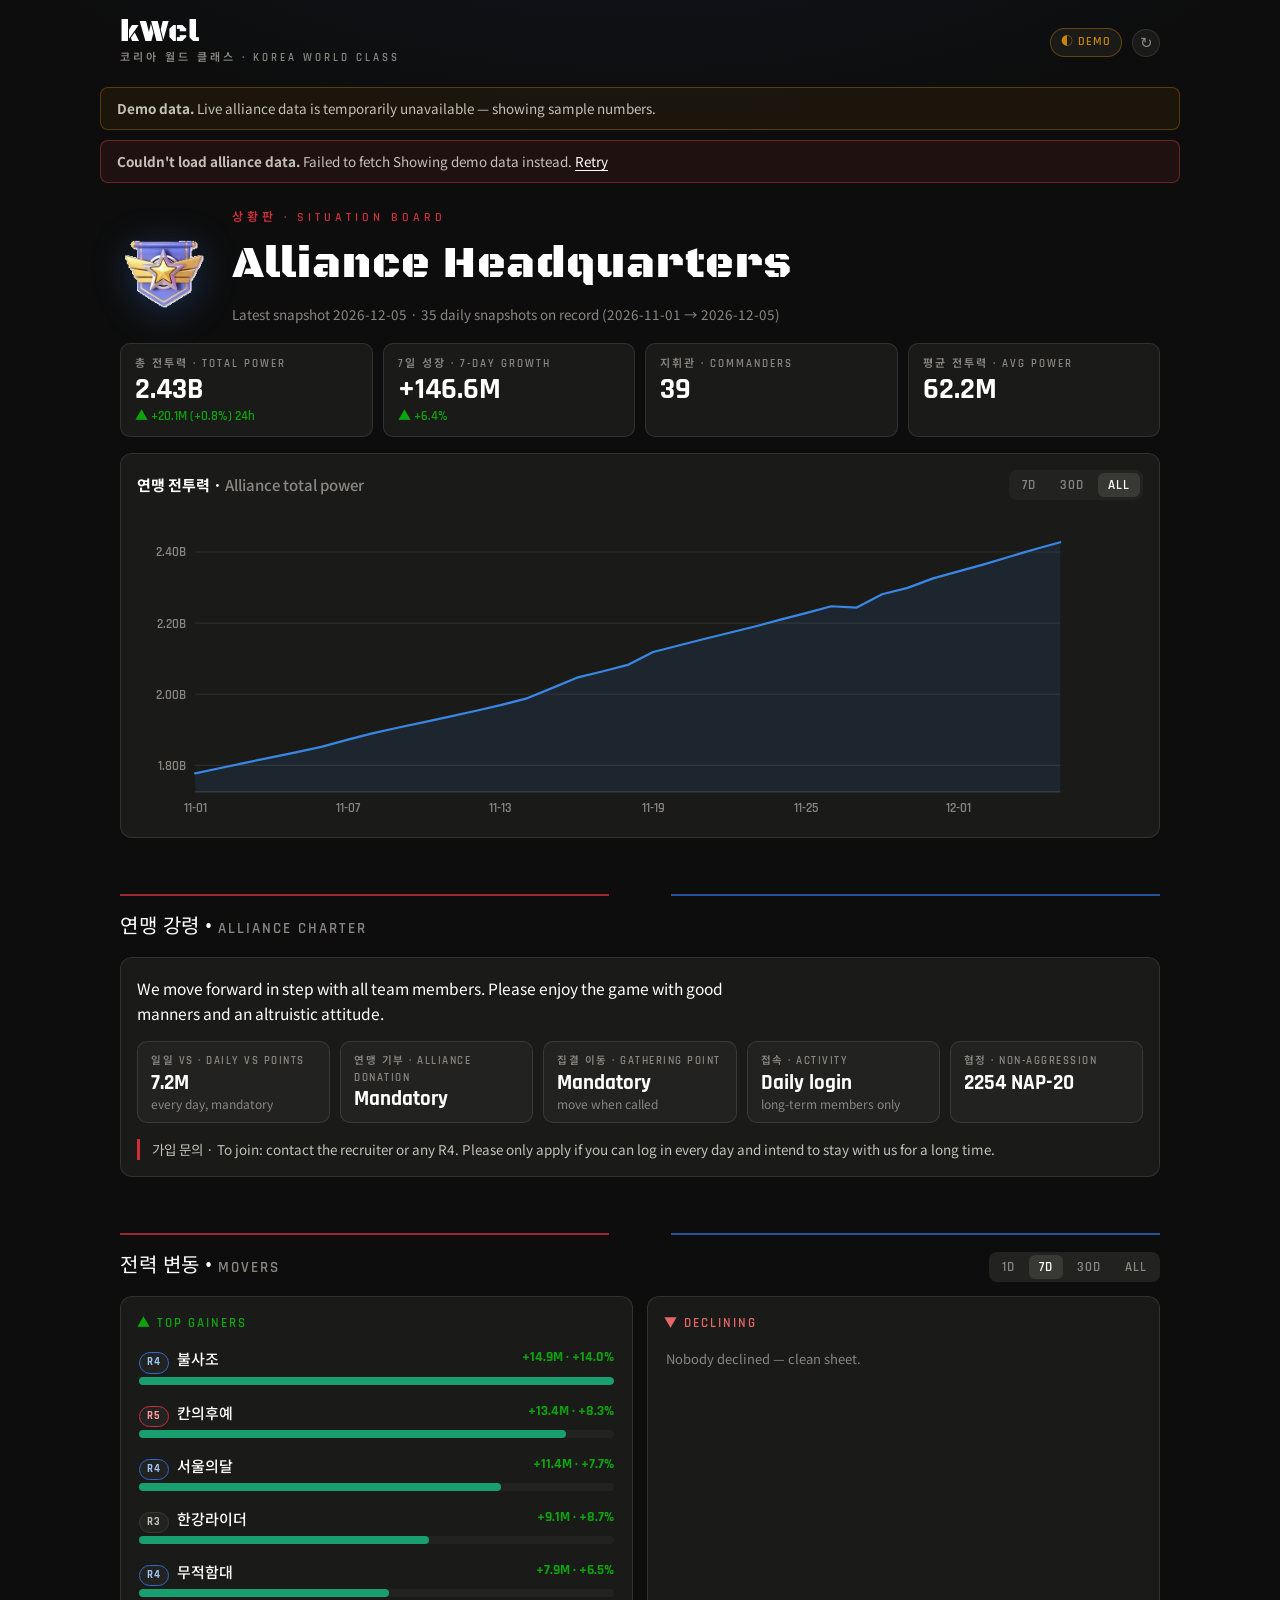
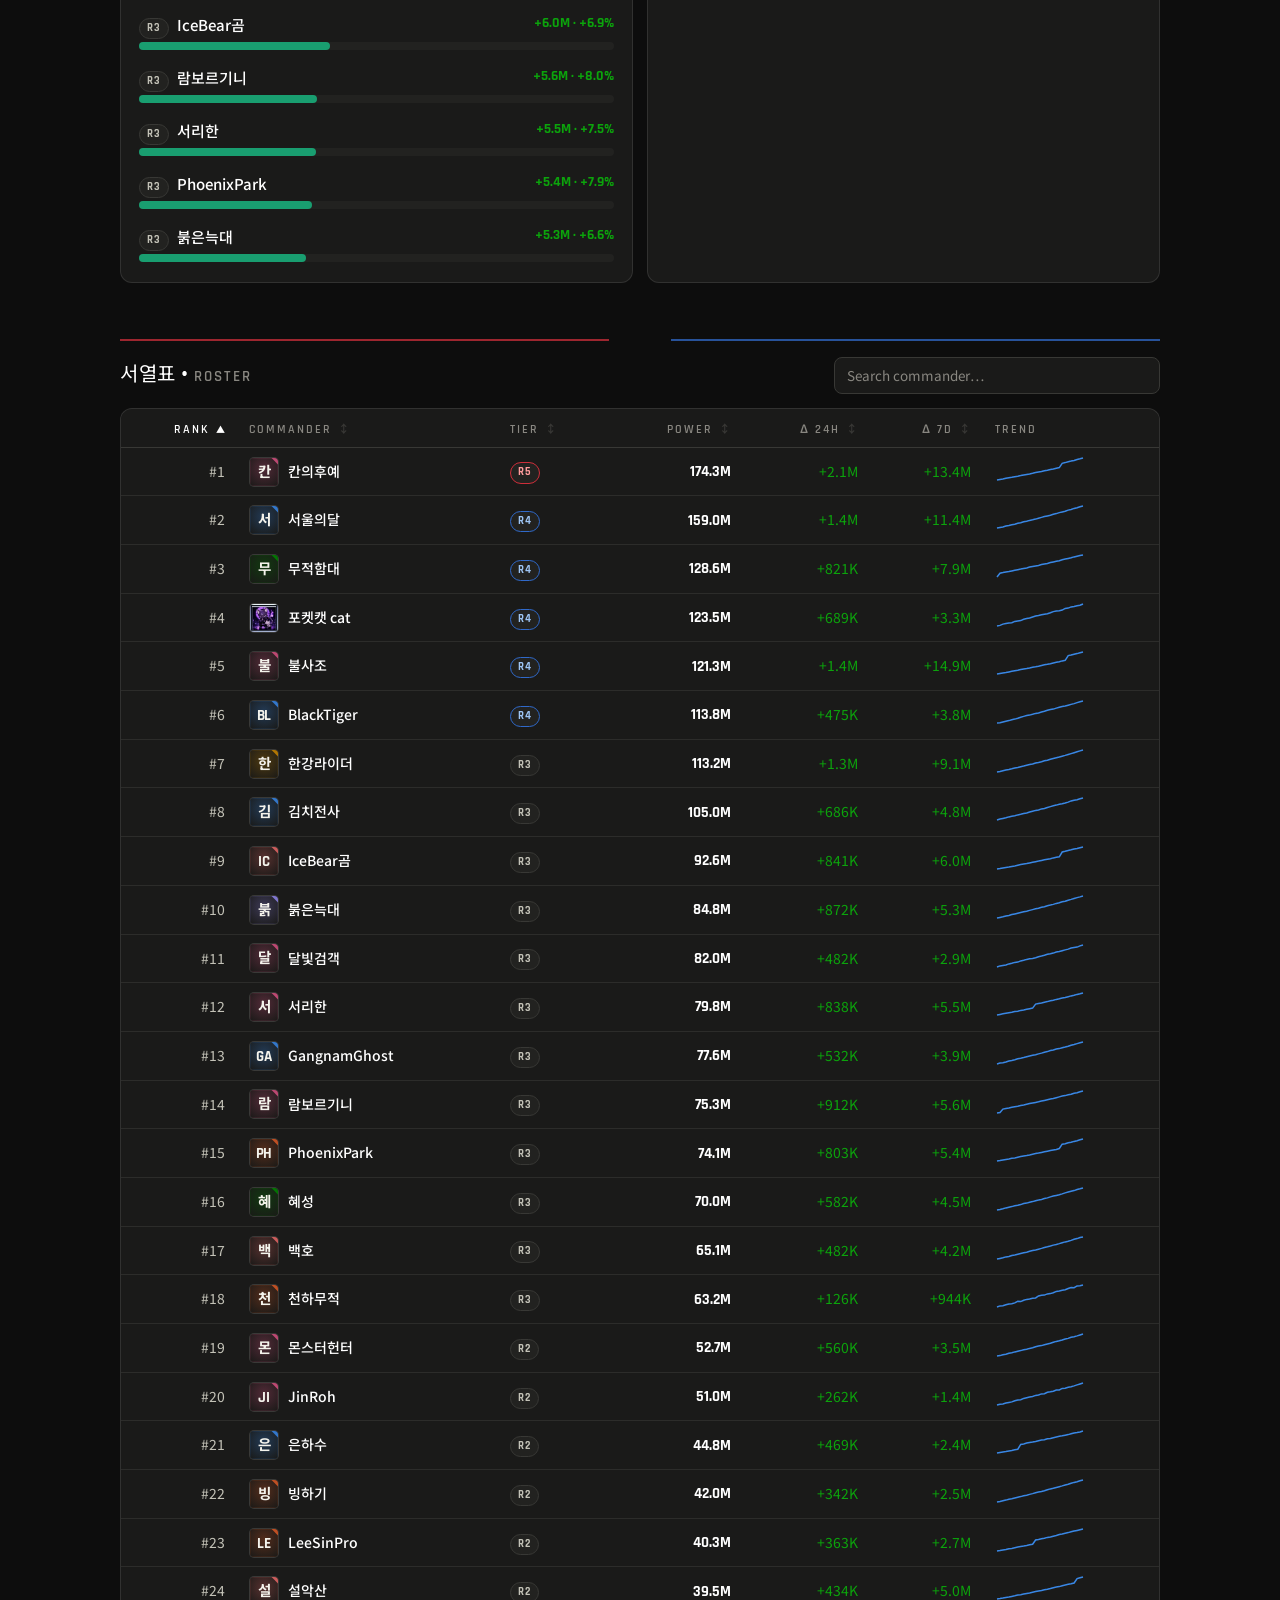
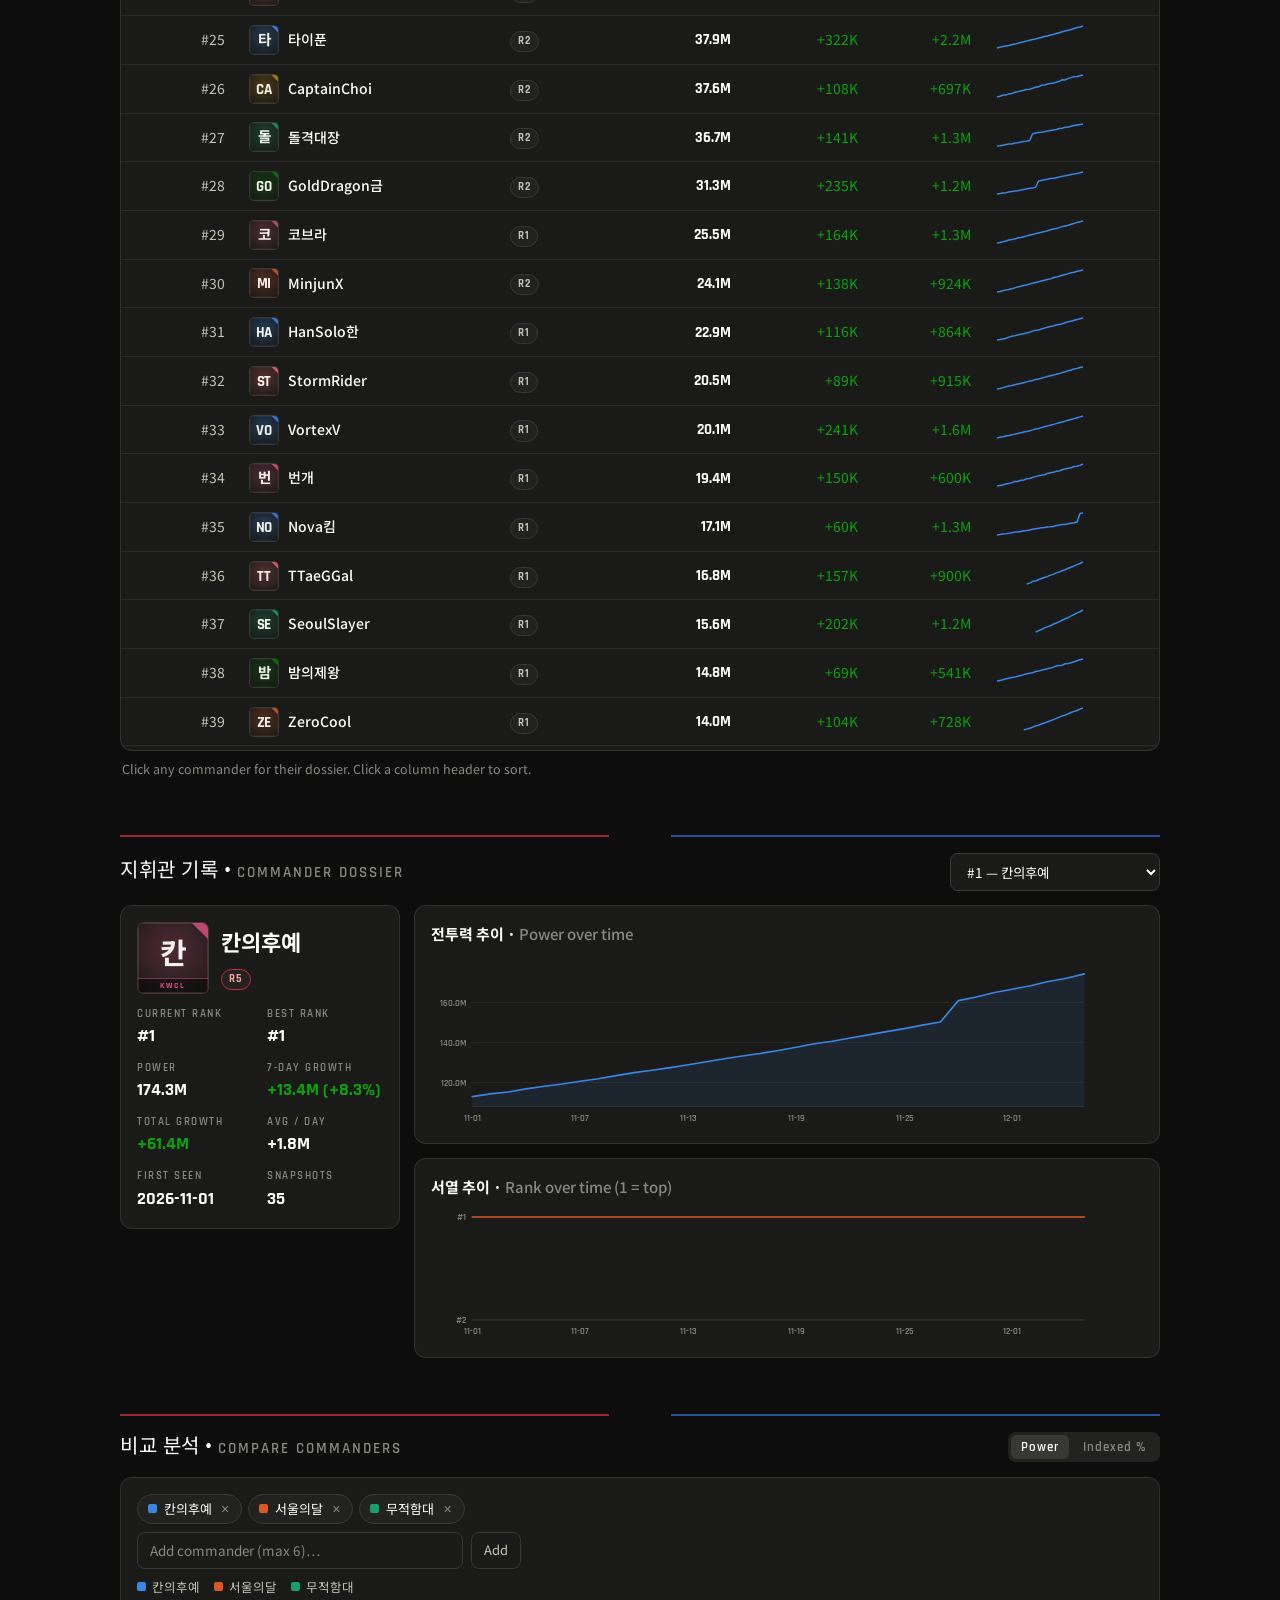
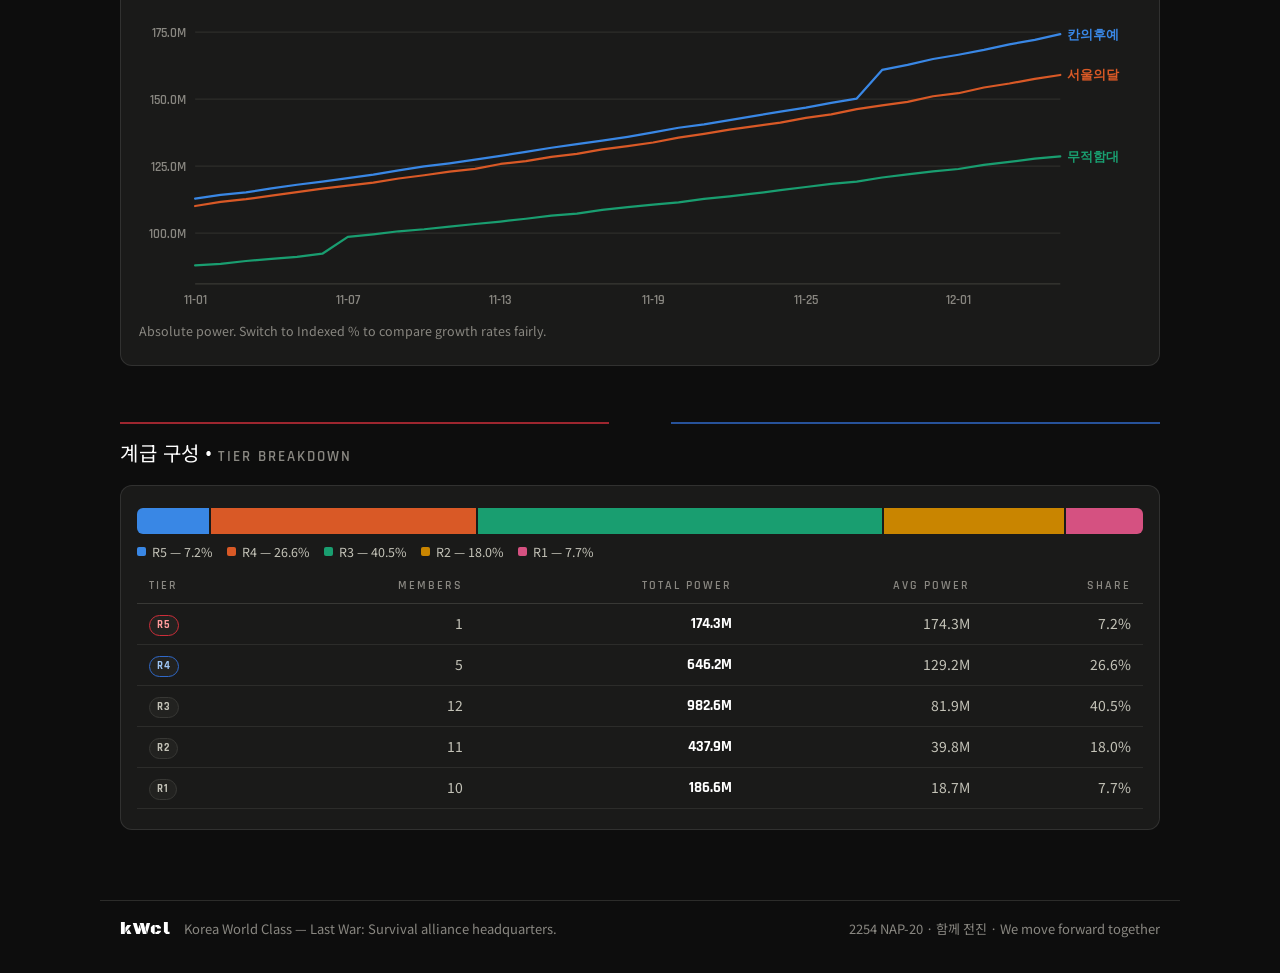
==== index.html @ ac580843 "Pin the current MVP beside the hall of fame rail, and enlarge it The current winner is now a sibling" ====
<!DOCTYPE html>
<html lang="en">
<head>
<meta charset="UTF-8">
<meta name="viewport" content="width=device-width, initial-scale=1.0">
<title>kWcl — Korea World Class · Alliance HQ</title>
<meta name="description" content="Headquarters of kWcl (Korea World Class), a Last War: Survival alliance. Member power tracking, growth trajectories and comparisons.">
<link rel="icon" id="favicon" href="assets/crest.png">
<link rel="preconnect" href="https://fonts.googleapis.com">
<link rel="preconnect" href="https://fonts.gstatic.com" crossorigin>
<link href="https://fonts.googleapis.com/css2?family=Black+Ops+One&family=Noto+Sans+KR:wght@400;500;700&family=Rajdhani:wght@500;600;700&display=swap" rel="stylesheet">
<link rel="stylesheet" href="styles.css">
</head>
<body>

<header class="topbar">
  <div class="brand">
    <span class="brand-mark" id="brandMark">kWcl</span>
    <span class="brand-sub" id="brandSub"></span>
  </div>
  <div class="topbar-right">
    <span class="data-pill" id="dataPill" title="Data status">…</span>
    <button class="refresh-btn" id="refreshBtn" type="button"
            title="Refresh data — re-reads every day from the sheet"
            aria-label="Refresh data">↻</button>
  </div>
</header>

<div class="banner hidden" id="demoBanner">
  <strong>Demo data.</strong> Live alliance data is temporarily unavailable — showing sample numbers.
</div>

<div class="banner banner-error hidden" id="errorBanner"></div>

<main id="app" aria-busy="true">

  <!-- HERO / SITUATION BOARD -->
  <section class="hero" id="hero">
    <div class="hero-head">
      <img class="crest hidden" id="crestImg" src="" alt="Alliance crest" width="92" height="87">
      <div>
        <p class="eyebrow" id="heroEyebrow">Situation board</p>
        <h1 class="hero-title" id="heroTitle">Alliance Headquarters</h1>
        <p class="hero-note" id="heroNote">Loading snapshots…</p>
      </div>
    </div>

    <div class="stat-row" id="heroStats"></div>

    <div class="panel">
      <div class="panel-head">
        <h2 id="allianceChartTitle">Alliance total power</h2>
        <div class="seg-tabs" id="allianceRange" role="tablist" aria-label="Time range"></div>
      </div>
      <div class="chart" id="allianceChart"></div>
    </div>
  </section>

  <!-- CHARTER (built from config; hidden when config.charter is null) -->
  <section class="section hidden" id="charter">
    <div class="section-head">
      <h2 class="section-title" id="charterTitle">Alliance charter</h2>
    </div>
    <div class="panel charter" id="charterBody"></div>
  </section>

  <!-- HALL OF FAME (from the Hall of Fame sheet; hidden when it has no rows) -->
  <section class="section hidden" id="hallOfFame">
    <div class="section-head">
      <h2 class="section-title" id="hofTitle">Hall of fame</h2>
      <div class="hof-nav hidden" id="hofNav">
        <button type="button" id="hofPrev" aria-label="Previous winners">‹</button>
        <button type="button" id="hofNext" aria-label="Later winners">›</button>
      </div>
    </div>
    <div class="hof-wrap">
      <div class="hof-featured" id="hofFeatured"></div>
      <div class="hof-track" id="hofTrack" tabindex="0" role="list" aria-label="Earlier MVPs"></div>
    </div>
  </section>

  <!-- MOVERS -->
  <section class="section" id="movers">
    <div class="section-head">
      <h2 class="section-title" id="moversTitle">Movers</h2>
      <div class="seg-tabs" id="moversRange" role="tablist" aria-label="Movers window"></div>
    </div>
    <div class="movers-grid">
      <div class="panel">
        <h3 class="panel-label up" id="gainersLabel">▲ Top gainers</h3>
        <div id="gainersList" class="bar-list"></div>
      </div>
      <div class="panel">
        <h3 class="panel-label down" id="losersLabel">▼ Declining</h3>
        <div id="losersList" class="bar-list"></div>
      </div>
    </div>
  </section>

  <!-- LEADERBOARD -->
  <section class="section" id="leaderboard">
    <div class="section-head">
      <h2 class="section-title" id="rosterTitle">Roster</h2>
      <input type="search" id="rosterSearch" class="search" placeholder="Search commander…" aria-label="Search commander">
    </div>
    <div class="table-wrap panel">
      <table class="roster" id="rosterTable">
        <thead>
          <tr>
            <th class="num" data-str="thRank" data-sort="rank" tabindex="0" aria-sort="ascending">Rank</th>
            <th data-str="thCommander" data-sort="commander" tabindex="0">Commander</th>
            <th data-str="thTier" data-sort="tier" tabindex="0">Tier</th>
            <th class="num" data-str="thPower" data-sort="power" tabindex="0">Power</th>
            <th class="num" data-str="th24h" data-sort="d1" tabindex="0">Δ 24h</th>
            <th class="num" data-str="th7d" data-sort="d7" tabindex="0">Δ 7d</th>
            <th data-str="thTrend">Trend</th>
          </tr>
        </thead>
        <tbody></tbody>
      </table>
    </div>
    <p class="hint" id="rosterHint">Click any commander for their dossier.</p>
  </section>

  <!-- COMMANDER DOSSIER -->
  <section class="section" id="dossier">
    <div class="section-head">
      <h2 class="section-title" id="dossierTitle">Commander dossier</h2>
      <select id="dossierSelect" class="select" aria-label="Choose commander"></select>
    </div>
    <div id="dossierBody"></div>
  </section>

  <!-- COMPARE -->
  <section class="section" id="compare">
    <div class="section-head">
      <h2 class="section-title" id="compareTitle">Compare commanders</h2>
      <div class="seg-tabs" id="compareMode" role="tablist" aria-label="Compare mode"></div>
    </div>
    <div class="panel">
      <div class="compare-picker">
        <div class="chips" id="compareChips"></div>
        <div class="picker-row">
          <input type="search" id="compareSearch" class="search" placeholder="Add commander (max 6)…" aria-label="Add commander to comparison" list="memberList">
          <datalist id="memberList"></datalist>
          <button class="btn-ghost" id="compareAdd">Add</button>
        </div>
      </div>
      <div class="legend" id="compareLegend"></div>
      <div class="chart" id="compareChart"></div>
      <p class="hint" id="compareHint"></p>
    </div>
  </section>

  <!-- TIERS -->
  <section class="section" id="tiers">
    <div class="section-head">
      <h2 class="section-title" id="tiersTitle">Tier breakdown</h2>
    </div>
    <div class="panel">
      <div class="tier-bar" id="tierBar" role="img" aria-label="Share of alliance power by tier"></div>
      <div class="legend" id="tierLegend"></div>
      <div class="table-wrap">
        <table class="roster tier-table" id="tierTable">
          <thead>
            <tr>
              <th data-str="thTier">Tier</th>
              <th class="num" data-str="thMembers">Members</th>
              <th class="num" data-str="thTotalPower">Total power</th>
              <th class="num" data-str="thAvgPower">Avg power</th>
              <th class="num" data-str="thShare">Share</th>
            </tr>
          </thead>
          <tbody></tbody>
        </table>
      </div>
    </div>
  </section>

</main>

<footer class="footer">
  <div>
    <span class="brand-mark small" id="footerBrand">kWcl</span>
    <span class="footer-sub" id="footerTagline"></span>
  </div>
  <div class="footer-links">
    <span id="footerMotto"></span>
  </div>
</footer>

<!-- SETTINGS DIALOG -->
<dialog id="settingsDialog" class="settings">
  <form method="dialog">
    <h2>Data source</h2>
    <p class="settings-note">
      Paste the Google Apps Script <strong>Web app URL</strong> (looks like
      <code>https://script.google.com/macros/s/…/exec</code>). It's saved in this
      browser only. Until then the page shows demo data.
    </p>
    <label class="field">
      <span>API URL</span>
      <input type="url" id="apiInput" placeholder="https://script.google.com/macros/s/DEPLOY_ID/exec" spellcheck="false">
    </label>
    <p class="settings-status" id="settingsStatus"></p>
    <div class="settings-actions">
      <button type="button" class="btn-primary" id="testSaveBtn">Test & save</button>
      <button type="button" class="btn-ghost" id="useDemoBtn">Use demo data</button>
      <button value="cancel" class="btn-ghost">Close</button>
    </div>
  </form>
</dialog>

<div class="chart-tip hidden" id="chartTip" role="status"></div>

<script src="config.js"></script>
<script src="app.js"></script>
</body>
</html>
---- styles.css ----
/* ============ kWcl HQ — war-room situation board ============ */
/* Dark-only by design: a command-center wall, not a document.  */

:root {
  color-scheme: dark;

  /* surfaces & ink (dataviz reference, dark mode) */
  --page:        #0d0d0d;
  --surface:     #1a1a19;
  --surface-2:   #222220;
  --ink:         #ffffff;
  --ink-2:       #c3c2b7;
  --ink-mute:    #898781;
  --grid:        #2c2c2a;
  --baseline:    #383835;
  --ring:        rgba(255,255,255,0.10);

  /* taegeuk brand chrome (never used as chart series) */
  --taegeuk-red:  #cd2e3a;
  --taegeuk-blue: #3069c9;

  /* validated dark categorical series */
  --s1: #3987e5; --s2: #d95926; --s3: #199e70; --s4: #c98500;
  --s5: #d55181; --s6: #008300; --s7: #9085e9; --s8: #e66767;

  /* status */
  --good:     #0ca30c;
  --critical: #d03b3b;

  --font-body: "Noto Sans KR", system-ui, -apple-system, "Segoe UI", sans-serif;
  --font-num:  "Rajdhani", "Noto Sans KR", system-ui, sans-serif;
  --font-stencil: "Black Ops One", "Noto Sans KR", system-ui, sans-serif;

  --maxw: 1080px;
}

* { box-sizing: border-box; }
html { scroll-behavior: smooth; }
@media (prefers-reduced-motion: reduce) {
  html { scroll-behavior: auto; }
  *, *::before, *::after { animation: none !important; transition: none !important; }
}

body {
  margin: 0;
  background:
    radial-gradient(1100px 500px at 50% -180px, rgba(48,105,201,0.10), transparent 65%),
    var(--page);
  color: var(--ink-2);
  font-family: var(--font-body);
  font-size: 15px;
  line-height: 1.55;
}

a { color: var(--ink-2); }
a:hover { color: var(--ink); }

:focus-visible {
  outline: 2px solid var(--taegeuk-blue);
  outline-offset: 2px;
  border-radius: 4px;
}

.hidden { display: none !important; }

/* ---------- topbar ---------- */
.topbar {
  display: flex; align-items: center; justify-content: space-between; gap: 12px;
  max-width: var(--maxw); margin: 0 auto; padding: 18px 20px 10px;
}
.brand { display: flex; flex-direction: column; gap: 2px; }
.brand-mark {
  font-family: var(--font-stencil);
  font-size: 30px; line-height: 1; color: var(--ink); letter-spacing: 1px;
}
.brand-mark.small { font-size: 18px; }
.brand-sub {
  font-family: var(--font-num); font-weight: 600; font-size: 11px;
  letter-spacing: 3px; color: var(--ink-mute); text-transform: uppercase;
}
.topbar-right { display: flex; align-items: center; gap: 10px; }

.data-pill {
  font-family: var(--font-num); font-weight: 600; font-size: 12px; letter-spacing: 1px;
  padding: 4px 10px; border-radius: 999px; border: 1px solid var(--ring);
  color: var(--ink-mute); background: var(--surface);
}
.data-pill.live  { color: var(--good);  border-color: rgba(12,163,12,0.4); }
.data-pill.demo  { color: var(--s4);    border-color: rgba(201,133,0,0.4); }

.refresh-btn {
  display: inline-flex; align-items: center; justify-content: center;
  width: 28px; height: 28px; padding: 0; font-size: 15px; line-height: 1;
  border-radius: 999px; border: 1px solid var(--ring);
  color: var(--ink-mute); background: var(--surface);
  cursor: pointer; transition: color .15s, border-color .15s;
}
.refresh-btn:hover  { color: var(--ink); border-color: var(--ink-mute); }
.refresh-btn:focus-visible { outline: 2px solid var(--s2); outline-offset: 2px; }
.refresh-btn.spinning { animation: refresh-spin .7s linear infinite; }
@keyframes refresh-spin { to { transform: rotate(360deg); } }

/* ---------- banners ---------- */
.banner {
  max-width: var(--maxw); margin: 10px auto 0; padding: 10px 16px;
  border: 1px solid rgba(201,133,0,0.35); border-radius: 8px;
  background: rgba(201,133,0,0.08); color: var(--ink-2); font-size: 13.5px;
}
.banner-error {
  border-color: rgba(208,59,59,0.45); background: rgba(208,59,59,0.10);
}
.link-btn {
  background: none; border: none; padding: 0; font: inherit; cursor: pointer;
  color: var(--ink); text-decoration: underline; text-underline-offset: 3px;
}

/* ---------- layout ---------- */
main { max-width: var(--maxw); margin: 0 auto; padding: 0 20px 40px; }

.section { margin-top: 56px; }

/* taegeuk split rule: red west, blue east, meeting at a center gap */
.section-head, .hero { position: relative; }
.section-head {
  display: flex; align-items: center; justify-content: space-between; gap: 14px;
  flex-wrap: wrap; padding-top: 18px; margin-bottom: 14px;
}
.section-head::before {
  content: ""; position: absolute; top: 0; left: 0; right: 0; height: 2px;
  background: linear-gradient(to right,
    var(--taegeuk-red) 0%, var(--taegeuk-red) 47%,
    transparent 47%, transparent 53%,
    var(--taegeuk-blue) 53%, var(--taegeuk-blue) 100%);
  opacity: 0.75;
}

.section-title {
  margin: 0; font-family: var(--font-stencil); font-weight: 400;
  font-size: 20px; color: var(--ink); letter-spacing: 0.5px;
}
.section-title span { font-family: var(--font-num); font-weight: 600; font-size: 15px; color: var(--ink-mute); letter-spacing: 2px; text-transform: uppercase; }

.hero-head { display: flex; align-items: center; gap: 20px; }
.crest {
  width: 92px; height: auto; flex: none; margin-top: 18px;
  image-rendering: -webkit-optimize-contrast;
  filter: drop-shadow(0 6px 18px rgba(48,105,201,0.35));
}
@media (max-width: 640px) { .crest { width: 68px; } .hero-head { gap: 14px; } }

.eyebrow {
  font-family: var(--font-num); font-weight: 600; font-size: 12px;
  letter-spacing: 4px; text-transform: uppercase; color: var(--taegeuk-red);
  margin: 26px 0 4px;
}
.hero-title {
  margin: 0 0 4px; font-family: var(--font-stencil); font-weight: 400;
  font-size: clamp(28px, 5vw, 44px); color: var(--ink); letter-spacing: 1px;
}
.hero-note { margin: 0 0 18px; color: var(--ink-mute); font-size: 13.5px; }

/* ---------- stat tiles ---------- */
.stat-row {
  display: grid; grid-template-columns: repeat(auto-fit, minmax(150px, 1fr));
  gap: 10px; margin-bottom: 16px;
}
.stat {
  background: var(--surface); border: 1px solid var(--ring); border-radius: 10px;
  padding: 12px 14px 10px;
}
.stat .label {
  font-family: var(--font-num); font-weight: 600; font-size: 11px;
  letter-spacing: 2px; text-transform: uppercase; color: var(--ink-mute);
}
.stat .value {
  font-family: var(--font-num); font-weight: 700; font-size: 30px; line-height: 1.1;
  color: var(--ink);
}
.stat .delta { font-family: var(--font-num); font-weight: 600; font-size: 13px; }
.delta.up   { color: var(--good); }
.delta.down { color: var(--s8); }
.delta.flat { color: var(--ink-mute); }

/* ---------- panels ---------- */
.panel {
  background: var(--surface); border: 1px solid var(--ring); border-radius: 12px;
  padding: 16px;
}
.panel-head {
  display: flex; align-items: center; justify-content: space-between; gap: 12px;
  flex-wrap: wrap; margin-bottom: 8px;
}
.panel-head h2 {
  margin: 0; font-size: 15px; font-weight: 700; color: var(--ink);
}
.panel-head h2 span { color: var(--ink-mute); font-weight: 500; }
.panel-label {
  margin: 0 0 10px; font-family: var(--font-num); font-weight: 600; font-size: 13px;
  letter-spacing: 2px; text-transform: uppercase; color: var(--ink-mute);
}
.panel-label.up   { color: var(--good); }
.panel-label.down { color: var(--s8); }

/* ---------- tabs / segmented ---------- */
.seg-tabs { display: flex; gap: 4px; background: var(--surface-2); border-radius: 8px; padding: 3px; }
.seg-tabs button {
  font-family: var(--font-num); font-weight: 600; font-size: 12.5px; letter-spacing: 1px;
  background: none; border: none; color: var(--ink-mute); padding: 4px 10px;
  border-radius: 6px; cursor: pointer;
}
.seg-tabs button:hover { color: var(--ink); }
.seg-tabs button[aria-selected="true"] { background: var(--baseline); color: var(--ink); }

/* ---------- charts ---------- */
.chart { position: relative; width: 100%; }
.chart svg { display: block; width: 100%; height: auto; }
.chart-empty {
  padding: 30px 10px; text-align: center; color: var(--ink-mute); font-size: 13.5px;
}

.chart-tip {
  position: fixed; z-index: 50; pointer-events: none;
  background: #262624; border: 1px solid var(--ring); border-radius: 8px;
  padding: 8px 10px; font-size: 12.5px; line-height: 1.5; color: var(--ink-2);
  box-shadow: 0 6px 20px rgba(0,0,0,0.5); max-width: 260px;
}
.chart-tip .tip-date { color: var(--ink); font-weight: 700; font-family: var(--font-num); letter-spacing: 1px; }
.chart-tip .tip-row { display: flex; align-items: center; gap: 6px; white-space: nowrap; }
.chart-tip .tip-row .val { margin-left: auto; padding-left: 12px; font-variant-numeric: tabular-nums; color: var(--ink); }
.swatch { width: 9px; height: 9px; border-radius: 2px; display: inline-block; flex: none; }

.legend { display: flex; flex-wrap: wrap; gap: 6px 14px; margin: 8px 0 4px; }
.legend .legend-item {
  display: inline-flex; align-items: center; gap: 6px; font-size: 12.5px; color: var(--ink-2);
}

/* ---------- charter ---------- */
.charter-lead {
  margin: 2px 0 16px; font-size: 15.5px; color: var(--ink);
  max-width: 640px; line-height: 1.6;
}
.charter-grid {
  display: grid; grid-template-columns: repeat(auto-fit, minmax(160px, 1fr));
  gap: 10px; margin-bottom: 16px;
}
.rule {
  background: var(--surface-2); border: 1px solid var(--ring); border-radius: 10px;
  padding: 11px 13px 9px;
}
.rule-label {
  font-family: var(--font-num); font-weight: 600; font-size: 10.5px;
  letter-spacing: 1.5px; text-transform: uppercase; color: var(--ink-mute);
}
.rule-value {
  font-family: var(--font-num); font-weight: 700; font-size: 21px; line-height: 1.2;
  color: var(--ink);
}
.rule-note { font-size: 12px; color: var(--ink-mute); }
.charter-join {
  margin: 0; font-size: 13.5px; color: var(--ink-2);
  border-left: 3px solid var(--taegeuk-red); padding-left: 12px;
}

/* ---------- hall of fame ---------- */
.hof-nav { display: flex; gap: 6px; }
.hof-nav button {
  width: 30px; height: 30px; padding: 0; line-height: 1; font-size: 17px;
  background: var(--surface); color: var(--ink-2); font-family: var(--font-num);
  border: 1px solid var(--baseline); border-radius: 7px; cursor: pointer;
}
.hof-nav button:hover:not(:disabled) { color: var(--ink); border-color: var(--ink-mute); }
.hof-nav button:disabled { opacity: 0.35; cursor: default; }

/* The current winner is a sibling of the rail, not a member of it, so older
   events scroll past without ever taking them off screen. */
.hof-wrap { display: flex; gap: 14px; align-items: stretch; }
.hof-featured { flex: 0 0 auto; }

/* No scroll-snap and no CSS scroll-behavior here on purpose: with only a
   couple of cards' worth of overflow, snapping leaves the arrows with nowhere
   legal to land, and the smooth behaviour is passed per-call from the arrow
   handlers instead. */
.hof-track {
  flex: 1 1 auto; min-width: 0;
  display: flex; gap: 12px; overflow-x: auto; padding: 2px 2px 10px;
  scrollbar-width: thin; scrollbar-color: var(--baseline) transparent;
}
.hof-track::-webkit-scrollbar { height: 8px; }
.hof-track::-webkit-scrollbar-thumb { background: var(--baseline); border-radius: 99px; }
.hof-card {
  position: relative; flex: 0 0 auto; width: 168px;
  display: flex; flex-direction: column; align-items: center; gap: 10px;
  padding: 16px 14px 14px; text-align: center;
  background: var(--surface); border: 1px solid var(--grid); border-radius: 12px;
}
.hof-card.clickable { cursor: pointer; }
.hof-card.clickable:hover { border-color: var(--ink-mute); }
.hof-card .avatar { width: 96px; height: 96px; border-radius: 10px; }

.hof-card.featured {
  width: 216px; height: 100%; padding: 20px 18px 18px; gap: 12px; justify-content: center;
  border-color: var(--taegeuk-red); background: var(--surface-2);
}
.hof-card.featured .avatar { width: 128px; height: 128px; border-radius: 12px; }
.hof-card.featured .hof-name { font-size: 19px; }
.hof-card.featured .hof-event { font-size: 11.5px; color: var(--ink-2); }

@media (max-width: 640px) {
  .hof-wrap { flex-direction: column; }
  .hof-card.featured { width: 100%; }
}
.hof-meta { display: flex; flex-direction: column; gap: 3px; min-width: 0; width: 100%; }
.hof-event {
  font-family: var(--font-num); font-weight: 700; font-size: 10.5px; letter-spacing: 2px;
  text-transform: uppercase; color: var(--ink-mute);
}
.hof-name { color: var(--ink); font-weight: 700; font-size: 15px; overflow-wrap: anywhere; }
.hof-week { font-family: var(--font-num); font-weight: 600; font-size: 12px; color: var(--ink-mute); }
.hof-flag {
  position: absolute; top: -1px; right: -1px; padding: 3px 8px;
  font-family: var(--font-num); font-weight: 700; font-size: 9.5px; letter-spacing: 1.5px;
  text-transform: uppercase; color: #fff; background: var(--taegeuk-red);
  border-radius: 0 11px 0 10px;
}

/* ---------- movers ---------- */
.movers-grid { display: grid; grid-template-columns: 1fr 1fr; gap: 14px; }
@media (max-width: 760px) { .movers-grid { grid-template-columns: 1fr; } }

.bar-list { display: flex; flex-direction: column; gap: 8px; }
.bar-row { display: grid; grid-template-columns: 1fr auto; gap: 3px 10px; cursor: pointer; border: none; background: none; padding: 4px 2px; border-radius: 6px; text-align: left; font: inherit; color: inherit; }
.bar-row:hover { background: var(--surface-2); }
.bar-row .who { display: flex; gap: 8px; align-items: baseline; min-width: 0; }
.bar-row .who .name { color: var(--ink); font-weight: 500; white-space: nowrap; overflow: hidden; text-overflow: ellipsis; }
.bar-row .who .tier-chip { flex: none; }
.bar-row .amt { font-family: var(--font-num); font-weight: 700; font-size: 14px; font-variant-numeric: tabular-nums; }
.bar-row .amt.up { color: var(--good); } .bar-row .amt.down { color: var(--s8); }
.bar-row .track { grid-column: 1 / -1; height: 8px; background: var(--surface-2); border-radius: 4px; overflow: hidden; }
.bar-row .fill { height: 100%; border-radius: 0 4px 4px 0; background: var(--s3); min-width: 2px; }
.bar-row .fill.down { background: var(--s8); }
.bar-list .empty { color: var(--ink-mute); font-size: 13px; padding: 6px 2px; }

/* ---------- roster table ---------- */
.table-wrap { overflow-x: auto; padding: 4px 0; }
.roster { width: 100%; border-collapse: collapse; font-size: 14px; }
.roster th, .roster td { padding: 8px 12px; text-align: left; white-space: nowrap; }
.roster thead th {
  font-family: var(--font-num); font-weight: 600; font-size: 11.5px; letter-spacing: 2px;
  text-transform: uppercase; color: var(--ink-mute);
  border-bottom: 1px solid var(--baseline); position: sticky; top: 0; background: var(--surface);
}
/* sortable headers — the arrow is a ::after so applyConfig's textContent
   rewrite of [data-str] labels can't wipe it */
#rosterTable th[data-sort] { cursor: pointer; user-select: none; }
#rosterTable th[data-sort]:hover { color: var(--ink-2); }
#rosterTable th[data-sort]::after { content: "↕"; margin-left: 6px; opacity: 0.28; letter-spacing: 0; }
#rosterTable th[data-sort]:hover::after { opacity: 0.6; }
#rosterTable th[aria-sort="ascending"] { color: var(--ink); }
#rosterTable th[aria-sort="ascending"]::after { content: "▲"; opacity: 1; font-size: 9px; }
#rosterTable th[aria-sort="descending"] { color: var(--ink); }
#rosterTable th[aria-sort="descending"]::after { content: "▼"; opacity: 1; font-size: 9px; }
#rosterTable th[data-sort]:focus-visible { outline: 2px solid var(--taegeuk-blue); outline-offset: -2px; }
.roster tbody tr { border-bottom: 1px solid var(--grid); cursor: pointer; }
.roster tbody tr:hover { background: var(--surface-2); }
.roster td.num, .roster th.num { text-align: right; font-variant-numeric: tabular-nums; }
.roster .name { color: var(--ink); font-weight: 500; }
.who-cell { display: flex; align-items: center; gap: 9px; }

/* ---------- avatars ---------- */
.avatar {
  display: block; flex: none; border-radius: 5px; object-fit: cover;
  border: 1px solid var(--ring); background: var(--surface-2);
}
.roster tbody tr:hover .avatar { border-color: var(--baseline); }
.dossier-id { display: flex; align-items: center; gap: 12px; }
.dossier-id .avatar { border-radius: 7px; }
.dossier-id .big-name { margin: 0 0 5px; }
.roster .power { font-family: var(--font-num); font-weight: 700; font-size: 15px; color: var(--ink); }
.tier-table tbody tr { cursor: default; }

.tier-chip {
  display: inline-block; font-family: var(--font-num); font-weight: 700; font-size: 11px;
  letter-spacing: 1px; padding: 1px 7px; border-radius: 999px;
  border: 1px solid var(--baseline); color: var(--ink-2); background: var(--surface-2);
}
.tier-chip.r5 { border-color: var(--taegeuk-red);  color: #ff9d9d; }
.tier-chip.r4 { border-color: var(--taegeuk-blue); color: #9ec5f4; }

.hint { color: var(--ink-mute); font-size: 12.5px; margin: 8px 2px; }

.search, .select {
  background: var(--surface); border: 1px solid var(--baseline); border-radius: 8px;
  color: var(--ink); font: inherit; font-size: 13.5px; padding: 7px 12px; min-width: 210px;
}
.search::placeholder { color: var(--ink-mute); }

/* ---------- dossier ---------- */
.dossier-grid { display: grid; grid-template-columns: 280px 1fr; gap: 14px; align-items: start; }
@media (max-width: 860px) { .dossier-grid { grid-template-columns: 1fr; } }
.dossier-card .big-name {
  font-size: 22px; font-weight: 700; color: var(--ink); margin: 2px 0 8px; line-height: 1.25;
  overflow-wrap: anywhere;
}
.dossier-facts { display: grid; grid-template-columns: 1fr 1fr; gap: 10px 14px; margin-top: 12px; }
.fact .label { font-family: var(--font-num); font-weight: 600; font-size: 10.5px; letter-spacing: 1.5px; text-transform: uppercase; color: var(--ink-mute); }
.fact .value { font-family: var(--font-num); font-weight: 700; font-size: 18px; color: var(--ink); }
.fact .value.delta-val.up { color: var(--good); }
.fact .value.delta-val.down { color: var(--s8); }
.dossier-charts { display: flex; flex-direction: column; gap: 14px; }

/* ---------- compare ---------- */
.compare-picker { margin-bottom: 8px; }
.picker-row { display: flex; gap: 8px; flex-wrap: wrap; }
.chips { display: flex; flex-wrap: wrap; gap: 6px; margin-bottom: 8px; }
.chip {
  display: inline-flex; align-items: center; gap: 7px; font-size: 13px; color: var(--ink);
  background: var(--surface-2); border: 1px solid var(--baseline); border-radius: 999px;
  padding: 4px 10px;
}
.chip button {
  background: none; border: none; color: var(--ink-mute); cursor: pointer; font-size: 14px;
  padding: 0 2px; line-height: 1;
}
.chip button:hover { color: var(--ink); }

/* ---------- tier bar ---------- */
.tier-bar { display: flex; gap: 2px; height: 26px; border-radius: 6px; overflow: hidden; margin: 6px 0 4px; }
.tier-bar .seg { min-width: 3px; }

/* ---------- buttons ---------- */
.btn-ghost {
  background: var(--surface); border: 1px solid var(--baseline); border-radius: 8px;
  color: var(--ink-2); font: inherit; font-size: 13px; padding: 6px 12px; cursor: pointer;
}
.btn-ghost:hover { color: var(--ink); border-color: var(--ink-mute); }
.btn-primary {
  background: var(--taegeuk-blue); border: 1px solid var(--taegeuk-blue); border-radius: 8px;
  color: #fff; font: inherit; font-size: 13.5px; font-weight: 500; padding: 7px 14px; cursor: pointer;
}
.btn-primary:hover { filter: brightness(1.12); }

/* ---------- footer ---------- */
.footer {
  max-width: var(--maxw); margin: 30px auto 0; padding: 18px 20px 34px;
  display: flex; align-items: center; justify-content: space-between; gap: 14px; flex-wrap: wrap;
  border-top: 1px solid var(--grid); color: var(--ink-mute); font-size: 13px;
}
.footer-sub { margin-left: 10px; }
.footer-links { display: flex; gap: 16px; align-items: center; }

/* ---------- settings dialog ---------- */
.settings {
  background: var(--surface); color: var(--ink-2); border: 1px solid var(--ring);
  border-radius: 14px; padding: 22px; max-width: 520px; width: calc(100vw - 40px);
}
.settings::backdrop { background: rgba(0,0,0,0.6); }
.settings h2 { margin: 0 0 8px; color: var(--ink); font-size: 18px; }
.settings-note { font-size: 13.5px; margin: 0 0 14px; }
.settings code { background: var(--surface-2); padding: 1px 5px; border-radius: 4px; font-size: 12px; overflow-wrap: anywhere; }
.field { display: block; margin-bottom: 12px; }
.field span { display: block; font-family: var(--font-num); font-weight: 600; font-size: 11px; letter-spacing: 2px; text-transform: uppercase; color: var(--ink-mute); margin-bottom: 5px; }
.field input {
  width: 100%; background: var(--page); border: 1px solid var(--baseline); border-radius: 8px;
  color: var(--ink); font: inherit; font-size: 13px; padding: 9px 12px;
}
.settings-status { min-height: 18px; font-size: 13px; margin: 0 0 12px; }
.settings-status.ok { color: var(--good); }
.settings-status.err { color: var(--s8); }
.settings-actions { display: flex; gap: 8px; flex-wrap: wrap; }

/* ---------- skeleton ---------- */
[aria-busy="true"] .panel { position: relative; }
.skeleton { height: 220px; border-radius: 8px; background: linear-gradient(100deg, var(--surface-2) 40%, #2a2a28 50%, var(--surface-2) 60%); background-size: 200% 100%; animation: shimmer 1.4s infinite; }
@keyframes shimmer { to { background-position: -200% 0; } }

@media (max-width: 640px) {
  .brand-sub { letter-spacing: 1.5px; }
  .stat .value { font-size: 24px; }
  .section { margin-top: 44px; }
}
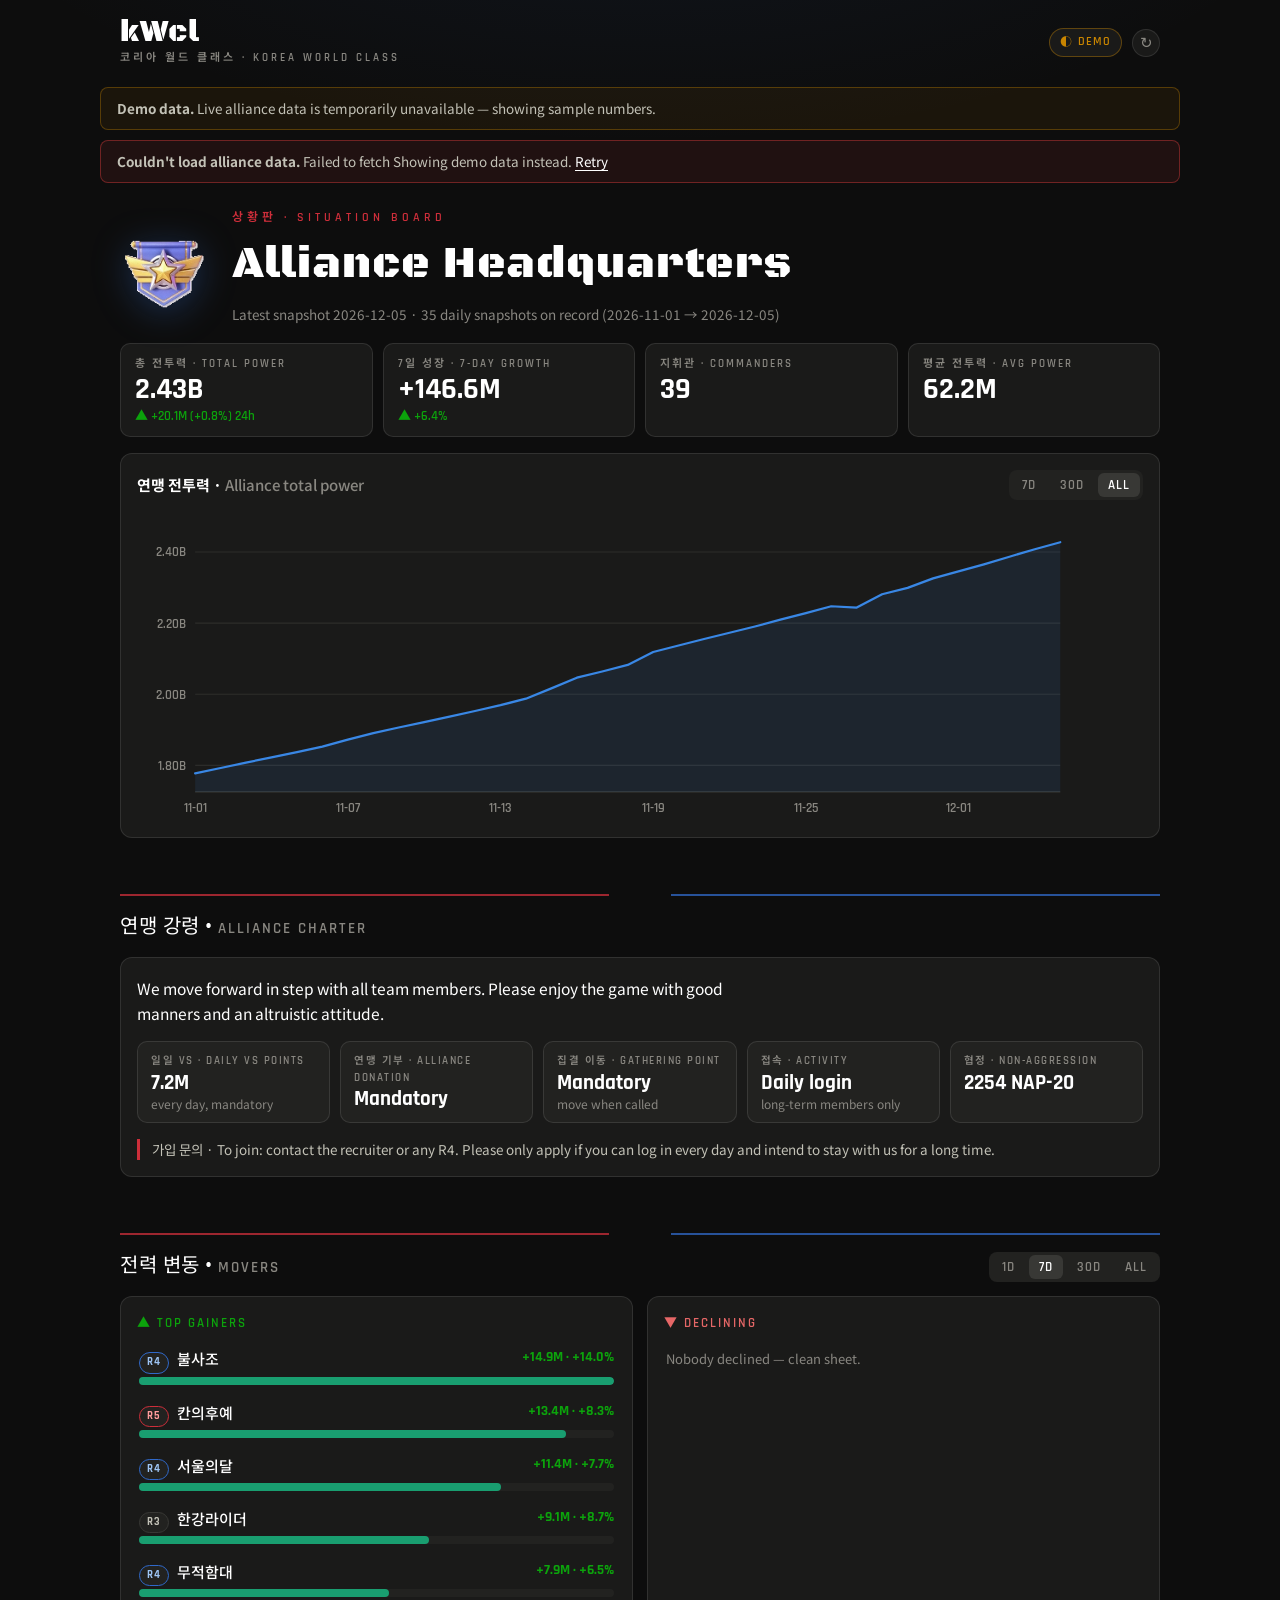
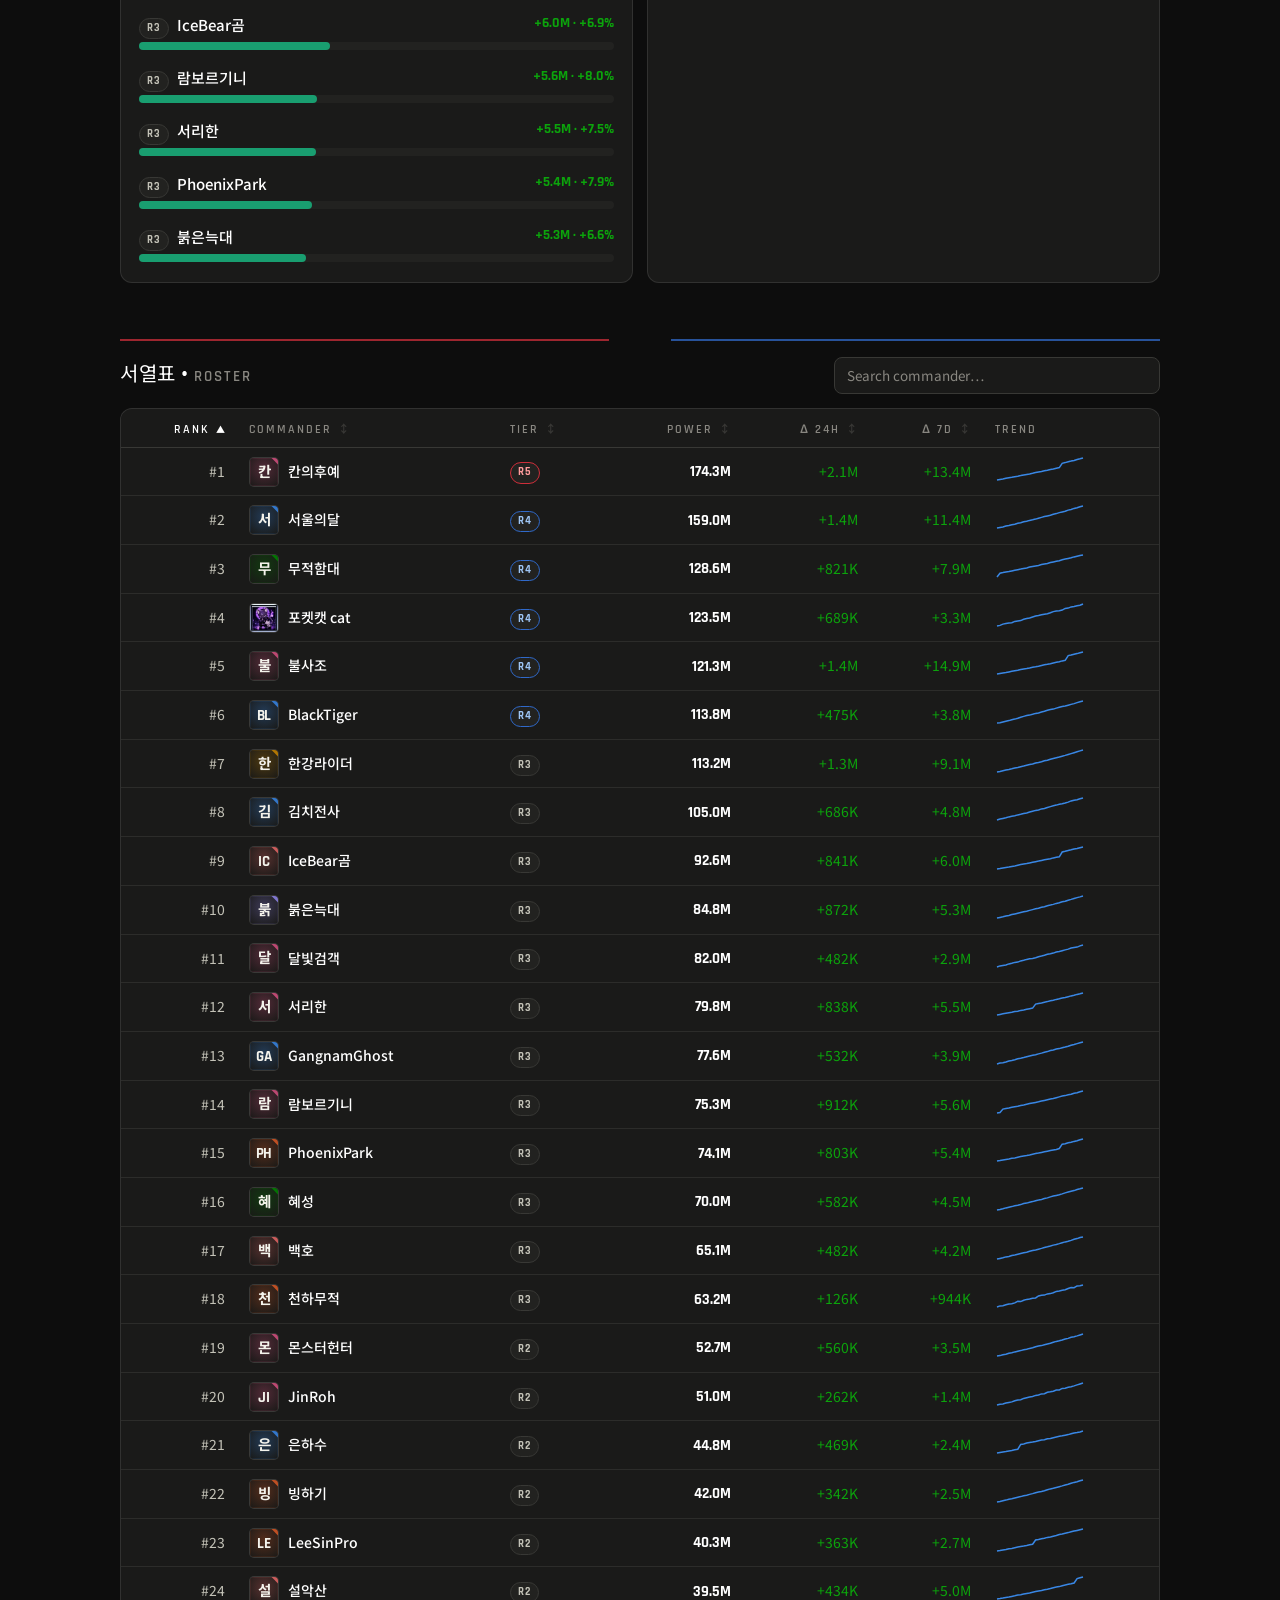
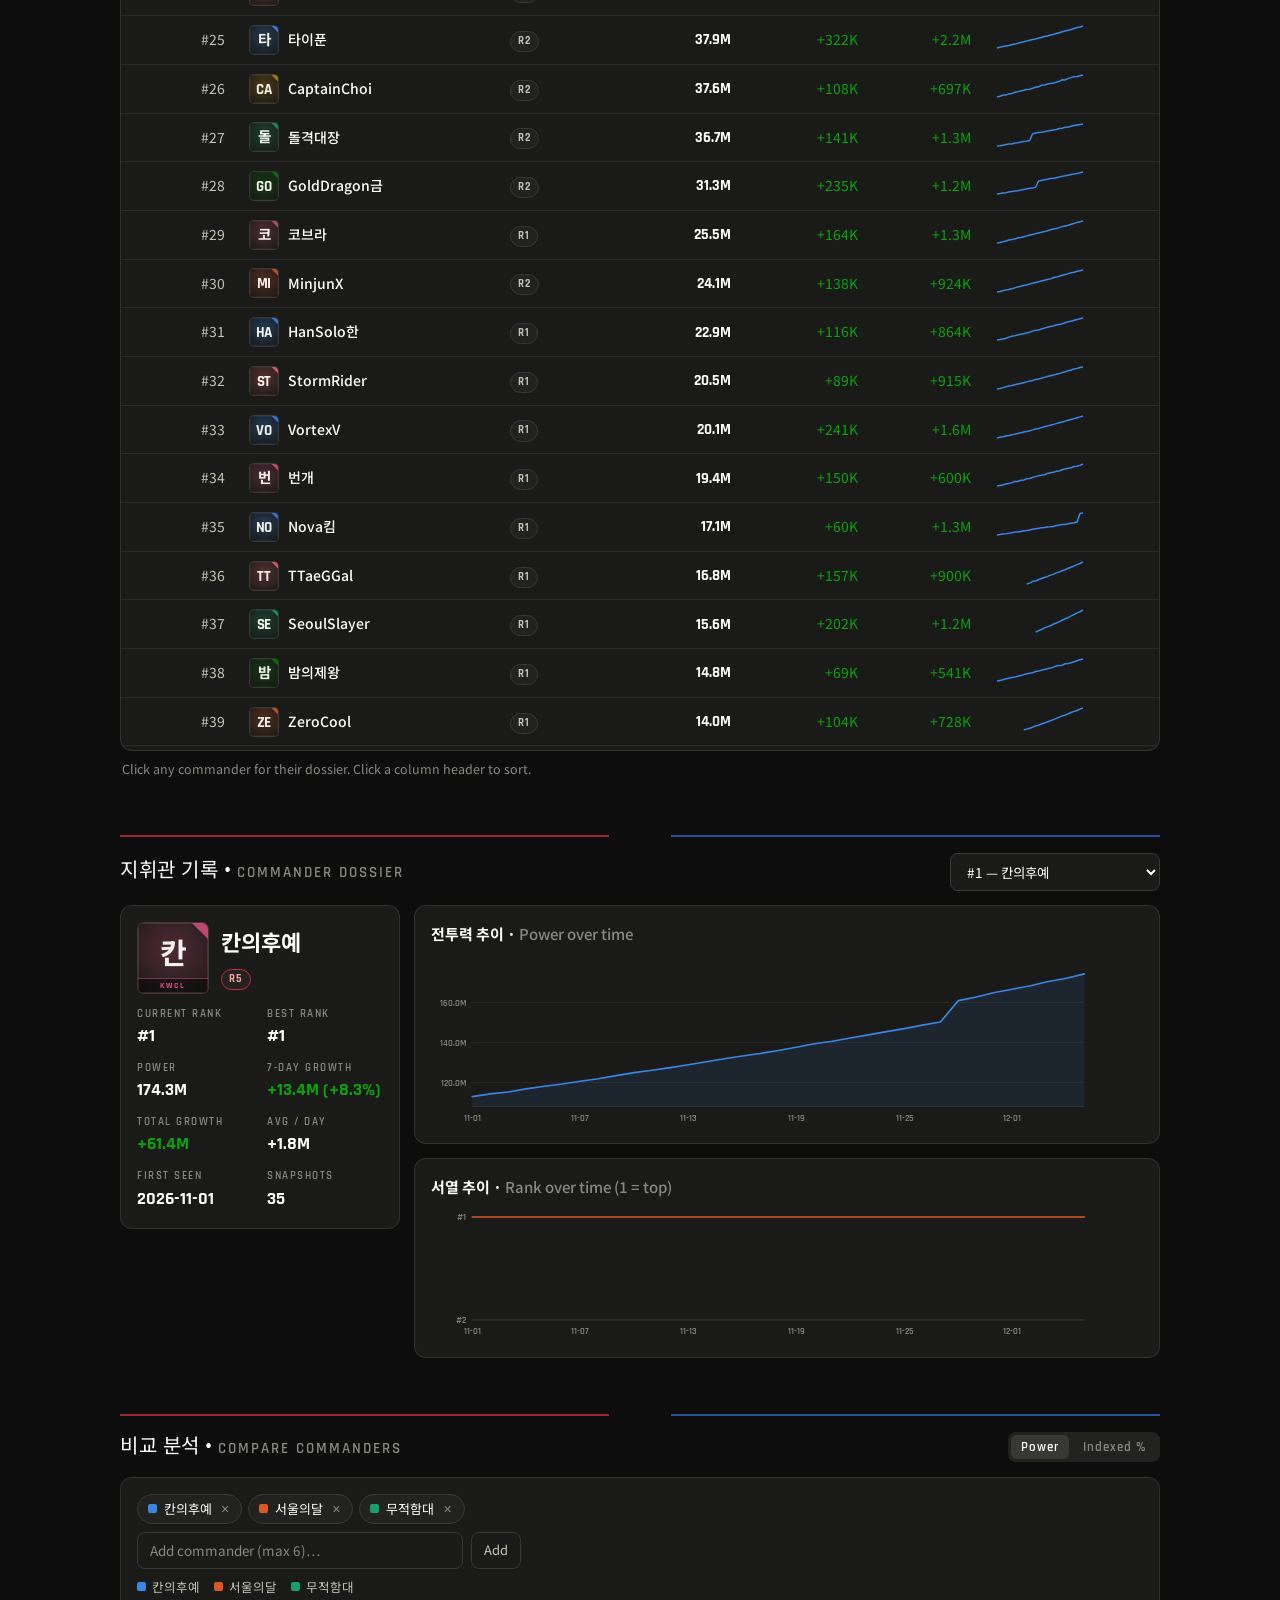
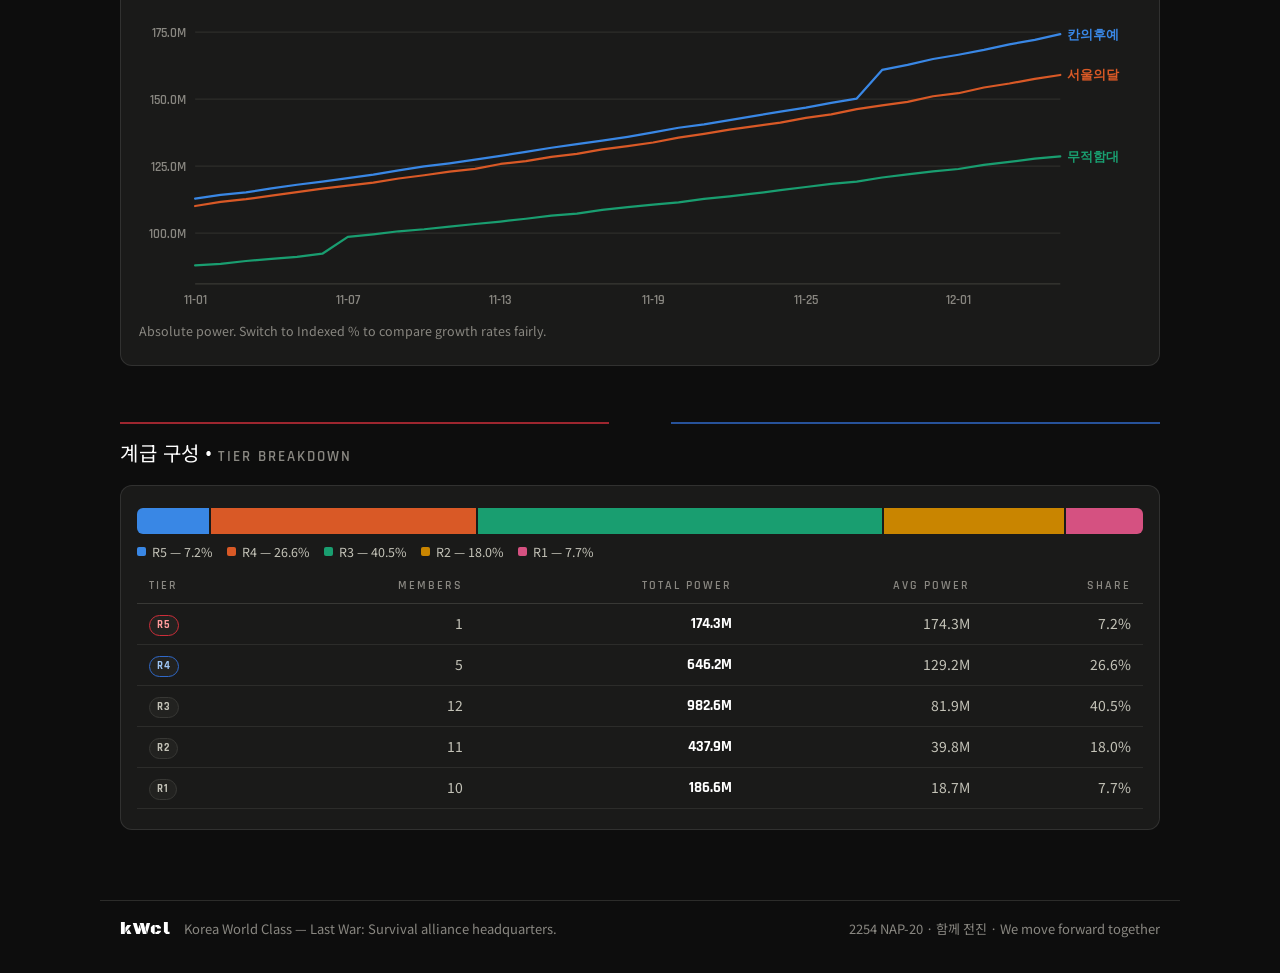
==== commit 1240fb14: "Add a treasure alert: one tap, ten-minute marker, notifies everyone A dig site is only worth announc" ====
--- a/index.html
+++ b/index.html
@@ -20,10 +20,35 @@
   </div>
   <div class="topbar-right">
     <span class="data-pill" id="dataPill" title="Data status">…</span>
+    <!-- Hidden until app.js confirms this browser can actually do push, so a
+         browser that can never subscribe never shows a control that cannot work. -->
+    <button class="bell-btn hidden" id="bellBtn" type="button"
+            aria-expanded="false" aria-controls="pushPanel"
+            title="Notifications" aria-label="Notifications">
+      <svg viewBox="0 0 24 24" width="15" height="15" aria-hidden="true" focusable="false">
+        <path d="M12 2.6a5.6 5.6 0 0 0-5.6 5.6v3.3L5 14.7h14l-1.4-3.2V8.2A5.6 5.6 0 0 0 12 2.6Z"
+              fill="none" stroke="currentColor" stroke-width="1.7" stroke-linejoin="round"/>
+        <path d="M10.1 17.4a1.9 1.9 0 0 0 3.8 0" fill="none" stroke="currentColor"
+              stroke-width="1.7" stroke-linecap="round"/>
+      </svg>
+    </button>
     <button class="refresh-btn" id="refreshBtn" type="button"
             title="Refresh data — re-reads every day from the sheet"
             aria-label="Refresh data">↻</button>
   </div>
+
+  <!-- Deliberately two steps: tapping the bell opens this, and only the button
+       inside it asks the browser for permission. A misfired prompt that gets
+       Blocked can never be re-asked, so the explanation comes first. -->
+  <div class="push-panel hidden" id="pushPanel" role="dialog" aria-modal="false"
+       aria-labelledby="pushPanelTitle">
+    <h3 class="push-panel-title" id="pushPanelTitle">Notifications</h3>
+    <p class="push-panel-body" id="pushPanelBody"></p>
+    <div class="push-panel-actions" id="pushPanelActions">
+      <button class="push-btn push-btn-go" id="pushEnable" type="button">Turn on</button>
+      <button class="push-btn" id="pushDismiss" type="button">Not now</button>
+    </div>
+  </div>
 </header>
 
 <div class="banner hidden" id="demoBanner">
@@ -31,6 +56,17 @@
 </div>
 
 <div class="banner banner-error hidden" id="errorBanner"></div>
+
+<!-- Treasure marker. Above <main> on purpose: it is time-critical and short
+     lived, so it must not be something you scroll to find. -->
+<div class="treasure hidden" id="treasureBar" role="status" aria-live="polite">
+  <span class="treasure-icon" id="treasureIcon">💰</span>
+  <span class="treasure-text">
+    <b id="treasureLabel">Treasure</b>
+    <span id="treasureNote"></span>
+  </span>
+  <span class="treasure-left" id="treasureLeft"></span>
+</div>
 
 <main id="app" aria-busy="true">
 
@@ -56,12 +92,31 @@
     </div>
   </section>
 
+  <!-- SHOUTOUTS (from the Shoutouts sheet; hidden when nothing is active) -->
+  <section class="section hidden" id="shoutouts">
+    <div class="section-head">
+      <h2 class="section-title" id="shoutoutsTitle">Shoutouts</h2>
+    </div>
+    <div class="callout-list" id="shoutoutList"></div>
+  </section>
+
   <!-- CHARTER (built from config; hidden when config.charter is null) -->
   <section class="section hidden" id="charter">
     <div class="section-head">
       <h2 class="section-title" id="charterTitle">Alliance charter</h2>
     </div>
     <div class="panel charter" id="charterBody"></div>
+  </section>
+
+  <!-- NEW ARRIVALS (auto-detected; hidden on any day nobody joined) -->
+  <section class="section hidden" id="newcomers">
+    <div class="section-head">
+      <h2 class="section-title" id="newcomersTitle">New arrivals</h2>
+    </div>
+    <div class="panel welcome">
+      <p class="welcome-note" id="welcomeNote"></p>
+      <div class="welcome-list" id="welcomeList"></div>
+    </div>
   </section>
 
   <!-- HALL OF FAME (from the Hall of Fame sheet; hidden when it has no rows) -->
--- a/styles.css
+++ b/styles.css
@@ -81,12 +81,15 @@
 .topbar-right { display: flex; align-items: center; gap: 10px; }
 
 .data-pill {
+  display: inline-flex; align-items: center; gap: 5px; white-space: nowrap;
   font-family: var(--font-num); font-weight: 600; font-size: 12px; letter-spacing: 1px;
   padding: 4px 10px; border-radius: 999px; border: 1px solid var(--ring);
   color: var(--ink-mute); background: var(--surface);
 }
+.data-pill-dot { line-height: 1; }
 .data-pill.live  { color: var(--good);  border-color: rgba(12,163,12,0.4); }
 .data-pill.demo  { color: var(--s4);    border-color: rgba(201,133,0,0.4); }
+.data-pill.cached { color: var(--ink-mute); border-color: var(--baseline); }
 
 .refresh-btn {
   display: inline-flex; align-items: center; justify-content: center;
@@ -259,6 +262,74 @@
 .charter-join {
   margin: 0; font-size: 13.5px; color: var(--ink-2);
   border-left: 3px solid var(--taegeuk-red); padding-left: 12px;
+}
+
+/* ---------- shoutouts / callouts ---------- */
+.callout-list { display: flex; flex-direction: column; gap: 10px; }
+.callout {
+  display: flex; align-items: flex-start; gap: 13px;
+  padding: 14px 16px; background: var(--surface); border: 1px solid var(--grid);
+  border-radius: 11px; border-left: 3px solid var(--taegeuk-blue);
+}
+.callout-announcement { border-left-color: var(--taegeuk-red); }
+.callout .avatar { width: 46px; height: 46px; border-radius: 9px; flex: none; }
+.callout-icon {
+  width: 46px; height: 46px; flex: none; border-radius: 9px;
+  display: grid; place-items: center;
+  background: var(--surface-2); border: 1px solid var(--grid);
+  font-family: var(--font-stencil); font-size: 22px; color: var(--taegeuk-red);
+}
+/* faces overlap slightly so a group of six still fits beside the text */
+.callout-faces { display: flex; flex: none; }
+.callout-faces > * { margin-left: -12px; border: 2px solid var(--surface); border-radius: 10px; }
+.callout-faces > *:first-child { margin-left: 0; }
+.callout-badge {
+  display: inline-flex; align-items: center; gap: 5px;
+  padding: 2px 9px 2px 6px; border-radius: 999px;
+  background: var(--surface-2); border: 1px solid var(--grid);
+  font-family: var(--font-num); font-weight: 600; font-size: 11.5px;
+  letter-spacing: 0.4px; color: var(--ink-2);
+}
+.callout-badge-icon { font-size: 13px; line-height: 1; }
+.callout-body { min-width: 0; flex: 1; }
+.callout-head { display: flex; align-items: baseline; gap: 9px; flex-wrap: wrap; margin-bottom: 5px; }
+.callout-flag {
+  font-family: var(--font-num); font-weight: 700; font-size: 9.5px; letter-spacing: 1.5px;
+  text-transform: uppercase; color: var(--taegeuk-blue);
+}
+.callout-announcement .callout-flag { color: var(--taegeuk-red); }
+.callout-name { color: var(--ink); font-weight: 700; font-size: 15.5px; overflow-wrap: anywhere; }
+.callout-msg {
+  margin: 0; color: var(--ink-2); font-size: 14.5px; line-height: 1.5;
+  white-space: pre-wrap; overflow-wrap: anywhere;
+}
+.callout-meta {
+  margin-top: 7px; font-family: var(--font-num); font-weight: 600;
+  font-size: 12px; color: var(--ink-mute);
+}
+
+/* ---------- new arrivals ---------- */
+.welcome-note { color: var(--ink-2); font-size: 14px; margin: 0 0 12px; }
+.welcome-list { display: flex; flex-wrap: wrap; gap: 10px; }
+.welcome-card {
+  position: relative; display: flex; align-items: center; gap: 11px;
+  padding: 11px 16px 11px 11px; min-width: 232px;
+  background: var(--surface-2); border: 1px solid var(--grid); border-radius: 11px;
+  border-left: 3px solid var(--taegeuk-blue);
+}
+.welcome-card.clickable { cursor: pointer; }
+.welcome-card.clickable:hover { border-color: var(--ink-mute); border-left-color: var(--taegeuk-blue); }
+.welcome-card .avatar { width: 64px; height: 64px; border-radius: 9px; }
+.welcome-meta { display: flex; flex-direction: column; gap: 5px; min-width: 0; }
+.welcome-name-row { display: flex; align-items: center; gap: 7px; flex-wrap: wrap; }
+.welcome-name { color: var(--ink); font-weight: 700; font-size: 15.5px; overflow-wrap: anywhere; }
+.welcome-stat {
+  font-family: var(--font-num); font-weight: 600; font-size: 13px; color: var(--ink-mute);
+}
+.welcome-flag {
+  position: absolute; top: 8px; right: 10px;
+  font-family: var(--font-num); font-weight: 700; font-size: 9.5px; letter-spacing: 1.5px;
+  text-transform: uppercase; color: var(--taegeuk-blue);
 }
 
 /* ---------- hall of fame ---------- */
@@ -463,6 +534,49 @@
   width: 100%; background: var(--page); border: 1px solid var(--baseline); border-radius: 8px;
   color: var(--ink); font: inherit; font-size: 13px; padding: 9px 12px;
 }
+/* textarea and select share the input's look so the admin form reads as one
+   control set rather than three different widgets */
+.field textarea, .field select {
+  width: 100%; background: var(--page); border: 1px solid var(--baseline); border-radius: 8px;
+  color: var(--ink); font: inherit; font-size: 13px; padding: 9px 12px;
+}
+.field textarea { resize: vertical; min-height: 84px; line-height: 1.5; }
+.field span em { font-style: normal; text-transform: none; letter-spacing: 0; opacity: 0.7; }
+/* .field input is width:100%, which would push the Add button onto its own
+   row. Scoped to .field so the site's own compare picker is unaffected. */
+.field .picker-row input { flex: 1 1 220px; width: auto; }
+.field .picker-row { align-items: center; }
+.field .hint { margin-left: 0; }
+/* visible, clickable roster — no typing needed to see who is available */
+.roster-grid {
+  display: grid; grid-template-columns: repeat(auto-fill, minmax(84px, 1fr));
+  gap: 8px; margin-top: 10px; max-height: 300px; overflow-y: auto;
+  padding: 10px; background: var(--page); border: 1px solid var(--grid); border-radius: 10px;
+}
+.roster-pick {
+  display: flex; flex-direction: column; align-items: center; gap: 6px;
+  padding: 8px 4px; background: transparent; border: 1px solid transparent;
+  border-radius: 9px; cursor: pointer; color: var(--ink-2); font: inherit;
+}
+.roster-pick:hover { background: var(--surface-2); border-color: var(--baseline); }
+.roster-pick .avatar, .roster-pick .callout-icon {
+  width: 44px; height: 44px; border-radius: 9px; flex: none; font-size: 17px;
+}
+.roster-pick-name {
+  font-size: 11px; line-height: 1.25; text-align: center; overflow-wrap: anywhere;
+  display: -webkit-box; -webkit-line-clamp: 2; -webkit-box-orient: vertical; overflow: hidden;
+}
+.roster-pick.picked {
+  background: rgba(48,105,201,0.16); border-color: var(--taegeuk-blue); color: var(--ink);
+}
+.roster-pick.picked .avatar, .roster-pick.picked .callout-icon {
+  outline: 2px solid var(--taegeuk-blue); outline-offset: 1px;
+}
+.admin-row { display: flex; gap: 12px; flex-wrap: wrap; }
+.admin-row .field { flex: 1 1 200px; }
+.callout-actions { flex: none; display: flex; align-items: center; }
+.callout-actions .btn-ghost { font-size: 12px; padding: 6px 10px; }
+
 .settings-status { min-height: 18px; font-size: 13px; margin: 0 0 12px; }
 .settings-status.ok { color: var(--good); }
 .settings-status.err { color: var(--s8); }
@@ -477,4 +591,117 @@
   .brand-sub { letter-spacing: 1.5px; }
   .stat .value { font-size: 24px; }
   .section { margin-top: 44px; }
-}
+
+  /* Collapse the status pill to a 28px circle so it matches the bell and
+     refresh buttons beside it — at phone widths the label wrapped to a second
+     line and the pill towered over them. The dot still carries the state
+     (green/amber/grey); the word lives in the title + aria-label. */
+  .data-pill {
+    width: 28px; height: 28px; padding: 0; gap: 0;
+    justify-content: center; font-size: 13px;
+  }
+  .data-pill-text { display: none; }
+}
+
+/* ---------- notifications bell ---------- */
+/* Sits in the topbar rather than the Shoutouts section head: that section is
+   hidden whenever nothing is active, which is exactly when someone would want
+   to subscribe. */
+
+.bell-btn {
+  display: inline-flex; align-items: center; justify-content: center;
+  width: 28px; height: 28px; padding: 0;
+  border-radius: 999px; border: 1px solid var(--ring);
+  color: var(--ink-mute); background: var(--surface);
+  cursor: pointer; transition: color .15s, border-color .15s;
+}
+.bell-btn:hover { color: var(--ink); border-color: var(--ink-mute); }
+.bell-btn[aria-expanded="true"] { color: var(--ink); border-color: var(--ink-mute); }
+
+/* Subscribed reads as state, not decoration — same green the LIVE pill uses. */
+.bell-btn.on { color: var(--good); border-color: rgba(12,163,12,0.45); }
+.bell-btn.blocked { color: var(--critical); border-color: rgba(208,59,59,0.4); }
+
+.topbar { position: relative; }
+
+.push-panel {
+  position: absolute; top: 100%; right: 20px; z-index: 30;
+  width: min(310px, calc(100vw - 40px));
+  background: var(--surface-2);
+  border: 1px solid var(--baseline);
+  border-top: 2px solid var(--taegeuk-blue);
+  padding: 14px 16px 15px;
+  box-shadow: 0 10px 28px rgba(0,0,0,0.45);
+}
+.push-panel-title {
+  margin: 0 0 6px; font-family: var(--font-num); font-weight: 700;
+  font-size: 12px; letter-spacing: 2px; text-transform: uppercase; color: var(--ink);
+}
+.push-panel-body { margin: 0 0 12px; font-size: 13px; line-height: 1.5; color: var(--ink-2); }
+.push-panel-body strong { color: var(--ink); font-weight: 700; }
+.push-panel-actions { display: flex; gap: 8px; flex-wrap: wrap; }
+
+.push-btn {
+  font-family: var(--font-body); font-size: 12.5px; font-weight: 500;
+  padding: 7px 13px; cursor: pointer;
+  border: 1px solid var(--ring); background: var(--surface); color: var(--ink-2);
+  transition: color .15s, border-color .15s;
+}
+.push-btn:hover { color: var(--ink); border-color: var(--ink-mute); }
+.push-btn-go { border-color: var(--taegeuk-blue); color: var(--ink); }
+.push-btn-go:hover { background: rgba(48,105,201,0.14); }
+.push-btn[disabled] { opacity: .5; cursor: default; }
+.push-btn.busy { opacity: .6; cursor: progress; }
+
+/* ---------- admin: notify toggle ---------- */
+.notify-row {
+  display: flex; align-items: flex-start; gap: 9px;
+  margin: 14px 0 4px; font-size: 13.5px; color: var(--ink-2); cursor: pointer;
+}
+.notify-row input { margin-top: 2px; accent-color: var(--taegeuk-blue); cursor: pointer; }
+.notify-row input:disabled { cursor: default; }
+.notify-row input:disabled + span { color: var(--ink-mute); }
+.notify-count {
+  font-style: normal; color: var(--ink-mute);
+  font-family: var(--font-num); font-size: 12px; letter-spacing: .5px;
+}
+
+/* ---------- treasure marker ---------- */
+/* Deliberately loud: it is live for ten minutes and then gone, so it has to
+   read at a glance from a phone that was just unlocked by the notification. */
+
+.treasure {
+  display: flex; align-items: center; gap: 12px;
+  max-width: var(--maxw); margin: 10px auto 0; padding: 11px 16px;
+  background: linear-gradient(90deg, rgba(201,133,0,0.20), rgba(201,133,0,0.06));
+  border: 1px solid rgba(201,133,0,0.55);
+  border-left: 3px solid var(--s4);
+  animation: treasure-in .35s ease-out;
+}
+@keyframes treasure-in { from { opacity: 0; transform: translateY(-6px); } to { opacity: 1; transform: none; } }
+@media (prefers-reduced-motion: reduce) { .treasure { animation: none; } }
+
+.treasure-icon { font-size: 21px; line-height: 1; }
+.treasure-text { display: flex; flex-wrap: wrap; gap: 4px 9px; align-items: baseline; flex: 1; min-width: 0; }
+.treasure-text b {
+  font-family: var(--font-num); font-weight: 700; font-size: 13px;
+  letter-spacing: 2px; text-transform: uppercase; color: var(--s4);
+}
+.treasure-text span { color: var(--ink-2); font-size: 13.5px; }
+.treasure-left {
+  font-family: var(--font-num); font-weight: 700; font-size: 15px;
+  color: var(--ink); font-variant-numeric: tabular-nums; white-space: nowrap;
+}
+
+/* ---------- admin: treasure button ---------- */
+.treasure-panel { display: flex; align-items: center; gap: 12px; flex-wrap: wrap; }
+.btn-treasure {
+  font-family: var(--font-body); font-size: 14px; font-weight: 600;
+  padding: 10px 18px; cursor: pointer; color: var(--ink);
+  background: rgba(201,133,0,0.16); border: 1px solid rgba(201,133,0,0.6);
+  transition: background .15s, border-color .15s;
+}
+.btn-treasure:hover { background: rgba(201,133,0,0.28); }
+.btn-treasure.confirm { background: rgba(208,59,59,0.20); border-color: var(--critical); }
+.btn-treasure[disabled] { opacity: .45; cursor: default; background: none; }
+.treasure-hint { font-size: 13px; color: var(--ink-mute); }
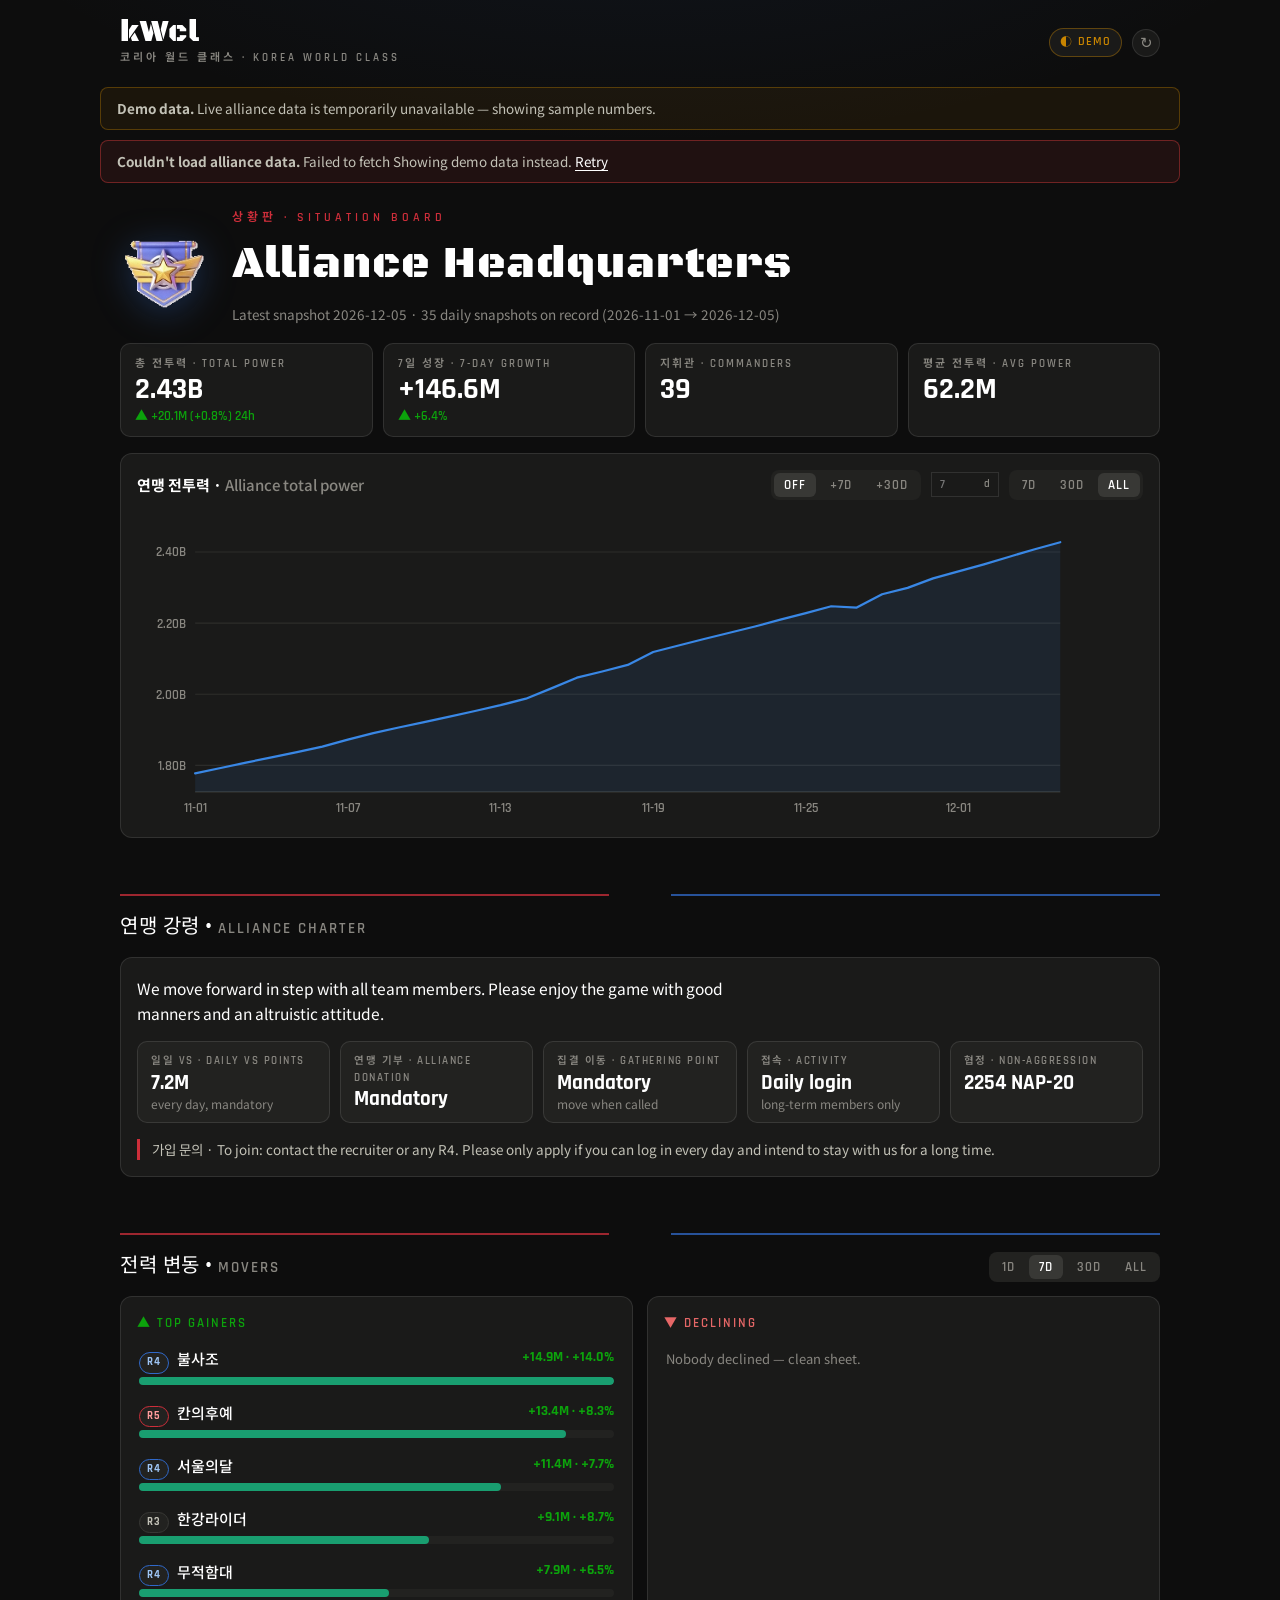
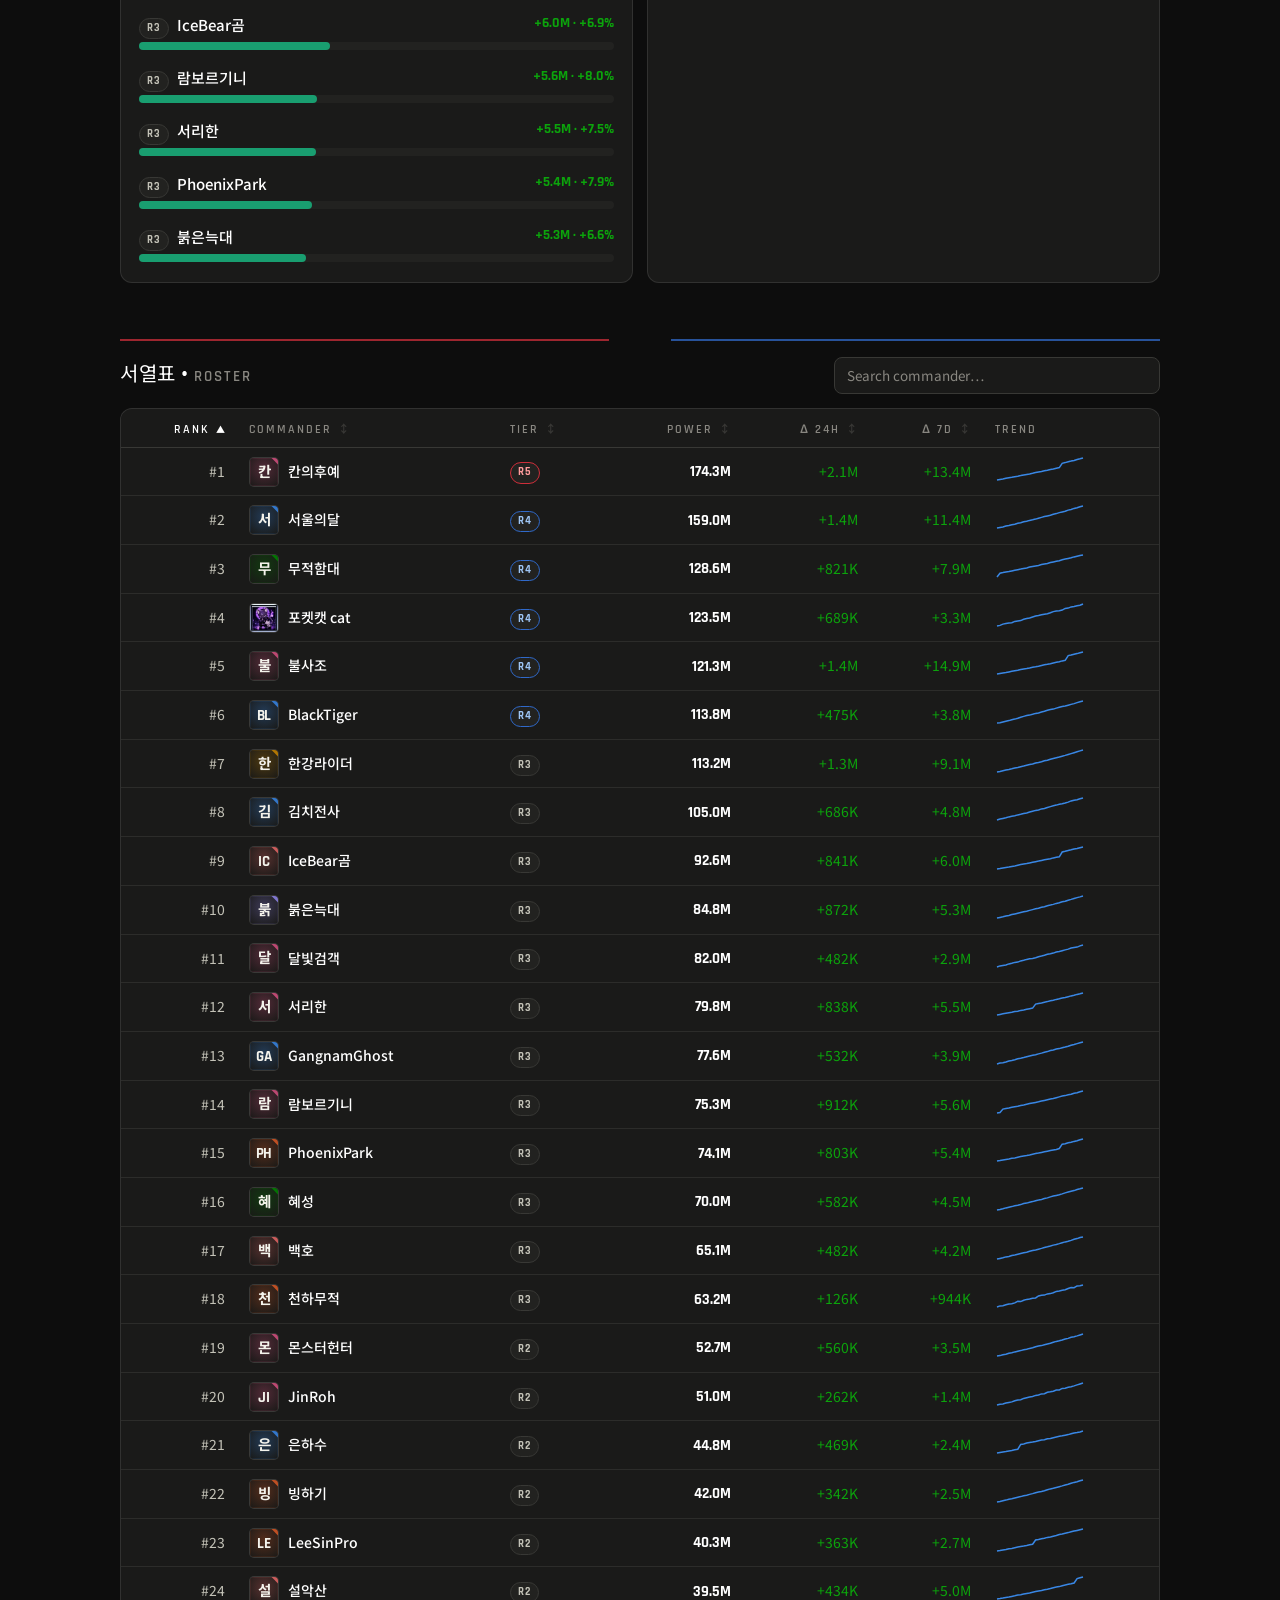
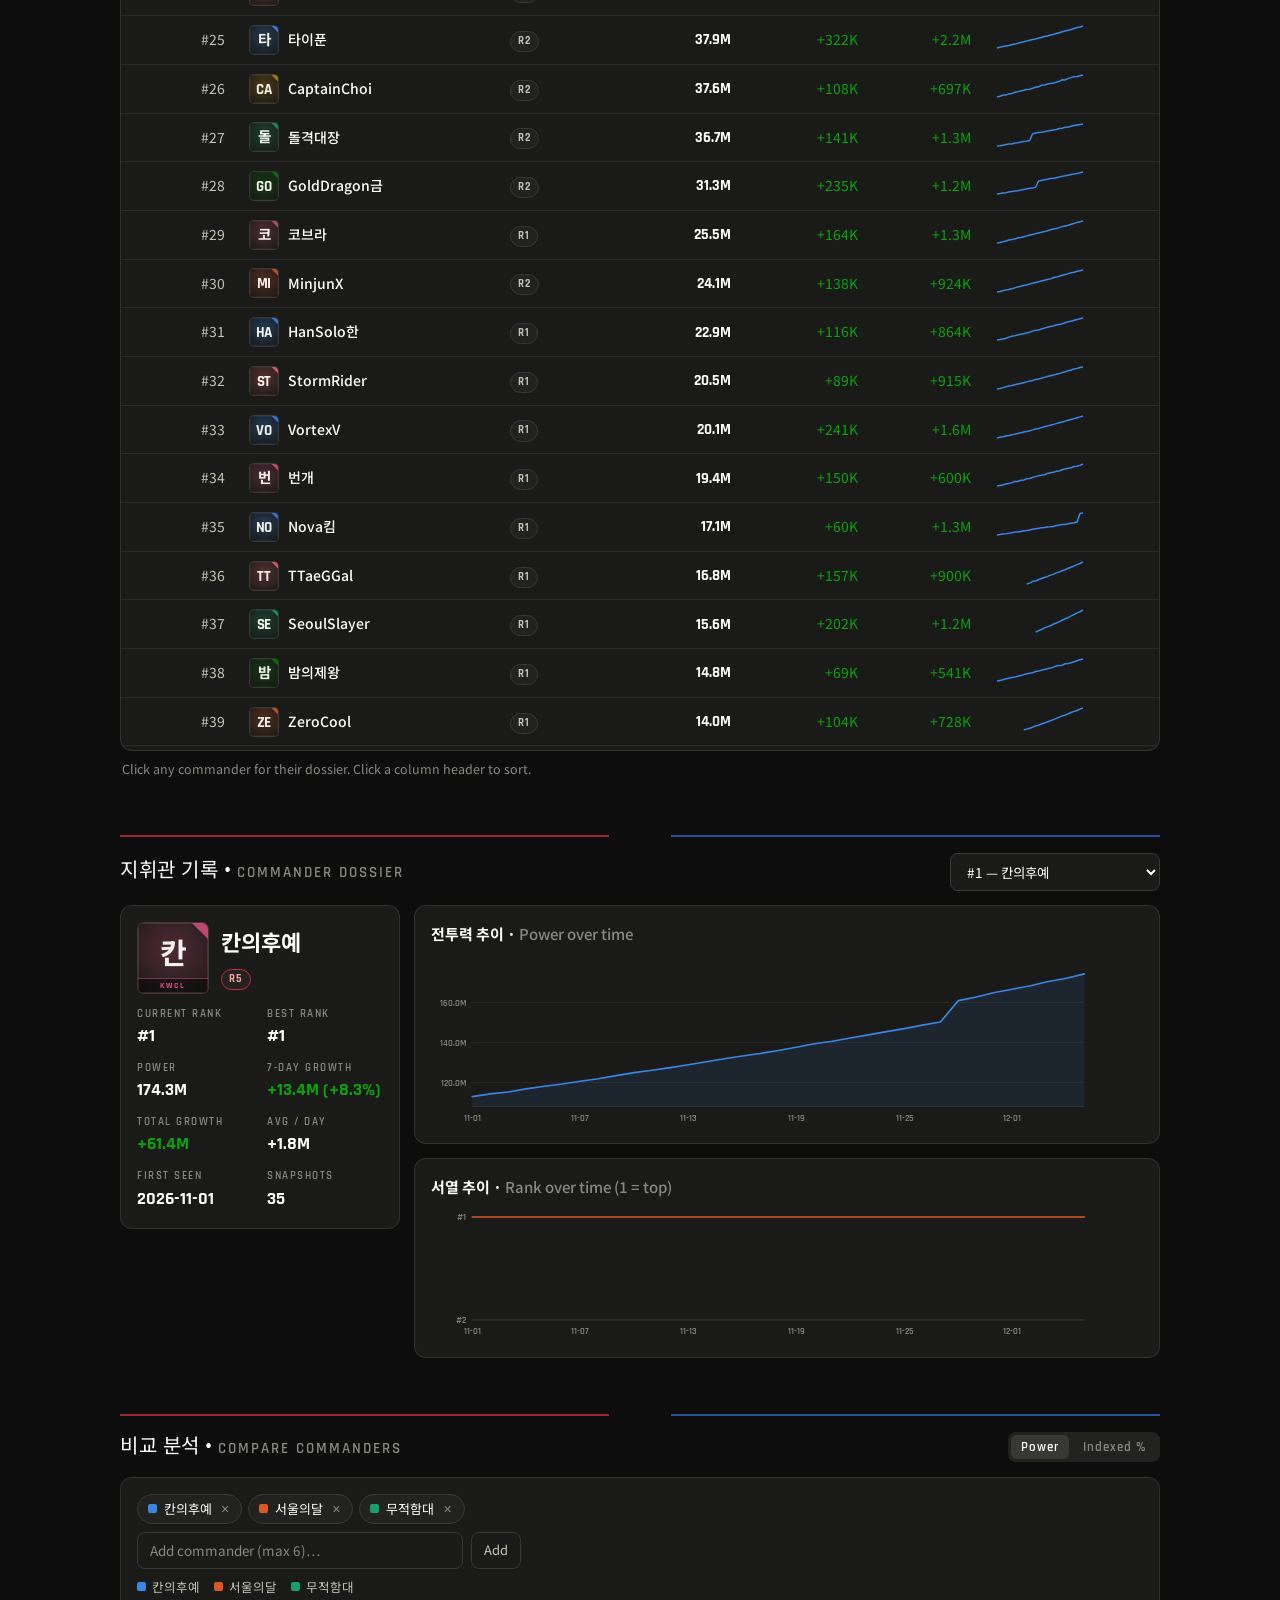
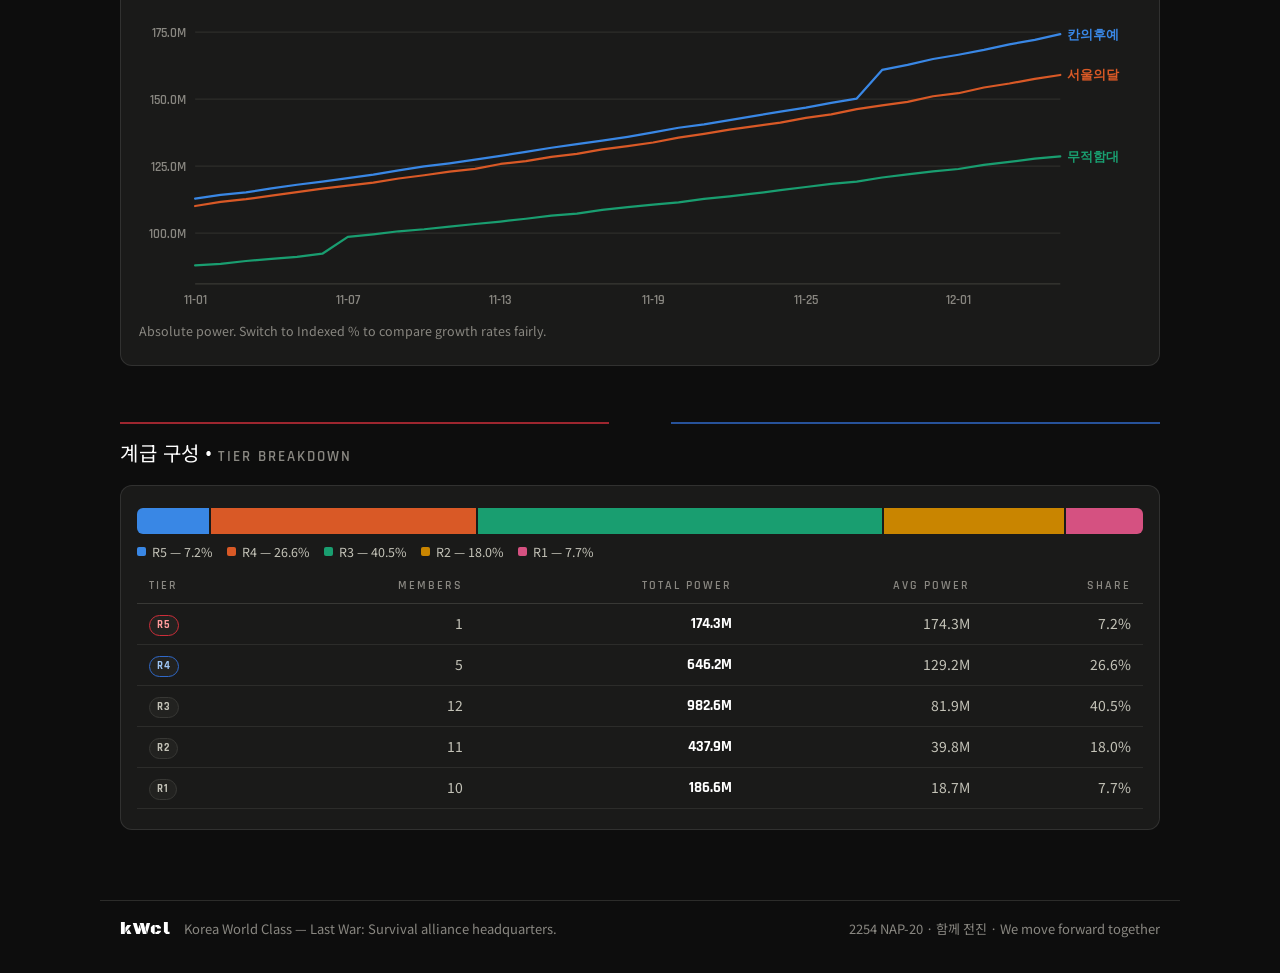
==== commit 1f0fdd09: "Project alliance power forward, and let a damaged snapshot cache heal Two things, found together bec" ====
--- a/index.html
+++ b/index.html
@@ -57,16 +57,10 @@
 
 <div class="banner banner-error hidden" id="errorBanner"></div>
 
-<!-- Treasure marker. Above <main> on purpose: it is time-critical and short
-     lived, so it must not be something you scroll to find. -->
-<div class="treasure hidden" id="treasureBar" role="status" aria-live="polite">
-  <span class="treasure-icon" id="treasureIcon">💰</span>
-  <span class="treasure-text">
-    <b id="treasureLabel">Treasure</b>
-    <span id="treasureNote"></span>
-  </span>
-  <span class="treasure-left" id="treasureLeft"></span>
-</div>
+<!-- One-tap alert markers, built from config.alerts. Above <main> on purpose:
+     they are time-critical and short lived, so they must not be something you
+     scroll to find. Several can be live at once. -->
+<div class="alerts" id="alertBar" role="status" aria-live="polite"></div>
 
 <main id="app" aria-busy="true">
 
@@ -86,9 +80,18 @@
     <div class="panel">
       <div class="panel-head">
         <h2 id="allianceChartTitle">Alliance total power</h2>
-        <div class="seg-tabs" id="allianceRange" role="tablist" aria-label="Time range"></div>
+        <div class="head-controls">
+          <div class="seg-tabs" id="allianceProject" role="tablist" aria-label="Projection"></div>
+          <label class="proj-custom hidden" id="projCustom">
+            <input type="number" id="projDaysInput" min="1" step="1"
+                   inputmode="numeric" aria-label="Days to project">
+            <span>d</span>
+          </label>
+          <div class="seg-tabs" id="allianceRange" role="tablist" aria-label="Time range"></div>
+        </div>
       </div>
       <div class="chart" id="allianceChart"></div>
+      <p class="proj-note hidden" id="projNote"></p>
     </div>
   </section>
 
--- a/styles.css
+++ b/styles.css
@@ -666,42 +666,97 @@
   font-family: var(--font-num); font-size: 12px; letter-spacing: .5px;
 }
 
-/* ---------- treasure marker ---------- */
-/* Deliberately loud: it is live for ten minutes and then gone, so it has to
-   read at a glance from a phone that was just unlocked by the notification. */
-
-.treasure {
+/* ---------- one-tap alert markers ---------- */
+/* Deliberately loud: live for ten minutes then gone, so it has to read at a
+   glance on a phone that was just unlocked by the notification. */
+
+.alerts { max-width: var(--maxw); margin: 0 auto; }
+.alert-row {
   display: flex; align-items: center; gap: 12px;
-  max-width: var(--maxw); margin: 10px auto 0; padding: 11px 16px;
+  margin: 10px 0 0; padding: 11px 16px;
   background: linear-gradient(90deg, rgba(201,133,0,0.20), rgba(201,133,0,0.06));
   border: 1px solid rgba(201,133,0,0.55);
   border-left: 3px solid var(--s4);
-  animation: treasure-in .35s ease-out;
-}
-@keyframes treasure-in { from { opacity: 0; transform: translateY(-6px); } to { opacity: 1; transform: none; } }
-@media (prefers-reduced-motion: reduce) { .treasure { animation: none; } }
-
-.treasure-icon { font-size: 21px; line-height: 1; }
-.treasure-text { display: flex; flex-wrap: wrap; gap: 4px 9px; align-items: baseline; flex: 1; min-width: 0; }
-.treasure-text b {
+  animation: alert-in .35s ease-out;
+}
+/* Each kind gets its own tint so two live at once are told apart instantly. */
+.alert-row.alert-gift {
+  background: linear-gradient(90deg, rgba(213,81,129,0.20), rgba(213,81,129,0.06));
+  border-color: rgba(213,81,129,0.55);
+  border-left-color: var(--s5);
+}
+.alert-row.alert-gift .alert-text b { color: var(--s5); }
+
+@keyframes alert-in { from { opacity: 0; transform: translateY(-6px); } to { opacity: 1; transform: none; } }
+@media (prefers-reduced-motion: reduce) { .alert-row { animation: none; } }
+
+.alert-icon { font-size: 21px; line-height: 1; }
+.alert-text { display: flex; flex-wrap: wrap; gap: 4px 9px; align-items: baseline; flex: 1; min-width: 0; }
+.alert-text b {
   font-family: var(--font-num); font-weight: 700; font-size: 13px;
   letter-spacing: 2px; text-transform: uppercase; color: var(--s4);
 }
-.treasure-text span { color: var(--ink-2); font-size: 13.5px; }
-.treasure-left {
+.alert-text span { color: var(--ink-2); font-size: 13.5px; }
+.alert-left {
   font-family: var(--font-num); font-weight: 700; font-size: 15px;
   color: var(--ink); font-variant-numeric: tabular-nums; white-space: nowrap;
 }
 
-/* ---------- admin: treasure button ---------- */
-.treasure-panel { display: flex; align-items: center; gap: 12px; flex-wrap: wrap; }
-.btn-treasure {
+/* ---------- admin: one-tap alert buttons ---------- */
+.alert-panel { display: flex; align-items: center; gap: 14px; flex-wrap: wrap; }
+.alert-item { display: flex; align-items: center; gap: 10px; }
+.btn-alert {
   font-family: var(--font-body); font-size: 14px; font-weight: 600;
   padding: 10px 18px; cursor: pointer; color: var(--ink);
   background: rgba(201,133,0,0.16); border: 1px solid rgba(201,133,0,0.6);
   transition: background .15s, border-color .15s;
 }
-.btn-treasure:hover { background: rgba(201,133,0,0.28); }
-.btn-treasure.confirm { background: rgba(208,59,59,0.20); border-color: var(--critical); }
-.btn-treasure[disabled] { opacity: .45; cursor: default; background: none; }
-.treasure-hint { font-size: 13px; color: var(--ink-mute); }
+.btn-alert:hover { background: rgba(201,133,0,0.28); }
+.btn-alert.confirm { background: rgba(208,59,59,0.20); border-color: var(--critical); }
+.btn-alert[disabled] { opacity: .45; cursor: default; background: none; }
+.alert-hint { font-size: 13px; color: var(--ink-mute); }
+
+/* ---------- admin: quick announce ---------- */
+/* Its own row under the one-tap buttons: it needs a text field, and sitting it
+   beside them would make the bare buttons look like they take input too. */
+.quick-say {
+  display: flex; align-items: center; gap: 10px; flex-wrap: wrap;
+  margin-top: 14px; padding-top: 14px; border-top: 1px solid var(--grid);
+}
+.quick-say input {
+  flex: 1 1 320px; min-width: 0;
+  font-family: var(--font-body); font-size: 14px; padding: 9px 12px;
+  background: var(--surface); color: var(--ink); border: 1px solid var(--ring);
+}
+.quick-say input:focus { outline: none; border-color: var(--taegeuk-blue); }
+.quick-say .btn-alert { border-color: var(--taegeuk-blue); background: rgba(48,105,201,0.16); }
+.quick-say .btn-alert:hover { background: rgba(48,105,201,0.28); }
+
+/* ---------- chart projection ---------- */
+.head-controls { display: flex; align-items: center; gap: 10px; flex-wrap: wrap; }
+
+.proj-note {
+  margin: 4px 14px 12px;
+  font-size: 12.5px; line-height: 1.5; color: var(--ink-mute);
+  font-variant-numeric: tabular-nums;
+}
+
+/* custom projection horizon */
+.proj-custom {
+  display: inline-flex; align-items: center; gap: 4px;
+  border: 1px solid var(--ring); background: var(--surface); padding: 0 7px 0 2px;
+}
+.proj-custom input {
+  width: 46px; padding: 4px 2px 4px 6px;
+  font-family: var(--font-num); font-weight: 600; font-size: 12px;
+  background: none; color: var(--ink); border: 0; outline: none;
+  font-variant-numeric: tabular-nums;
+}
+.proj-custom input::-webkit-outer-spin-button,
+.proj-custom input::-webkit-inner-spin-button { -webkit-appearance: none; margin: 0; }
+.proj-custom input[type=number] { -moz-appearance: textfield; }
+.proj-custom span {
+  font-family: var(--font-num); font-weight: 600; font-size: 11px;
+  color: var(--ink-mute); letter-spacing: 1px;
+}
+.proj-custom:focus-within { border-color: var(--taegeuk-blue); }
